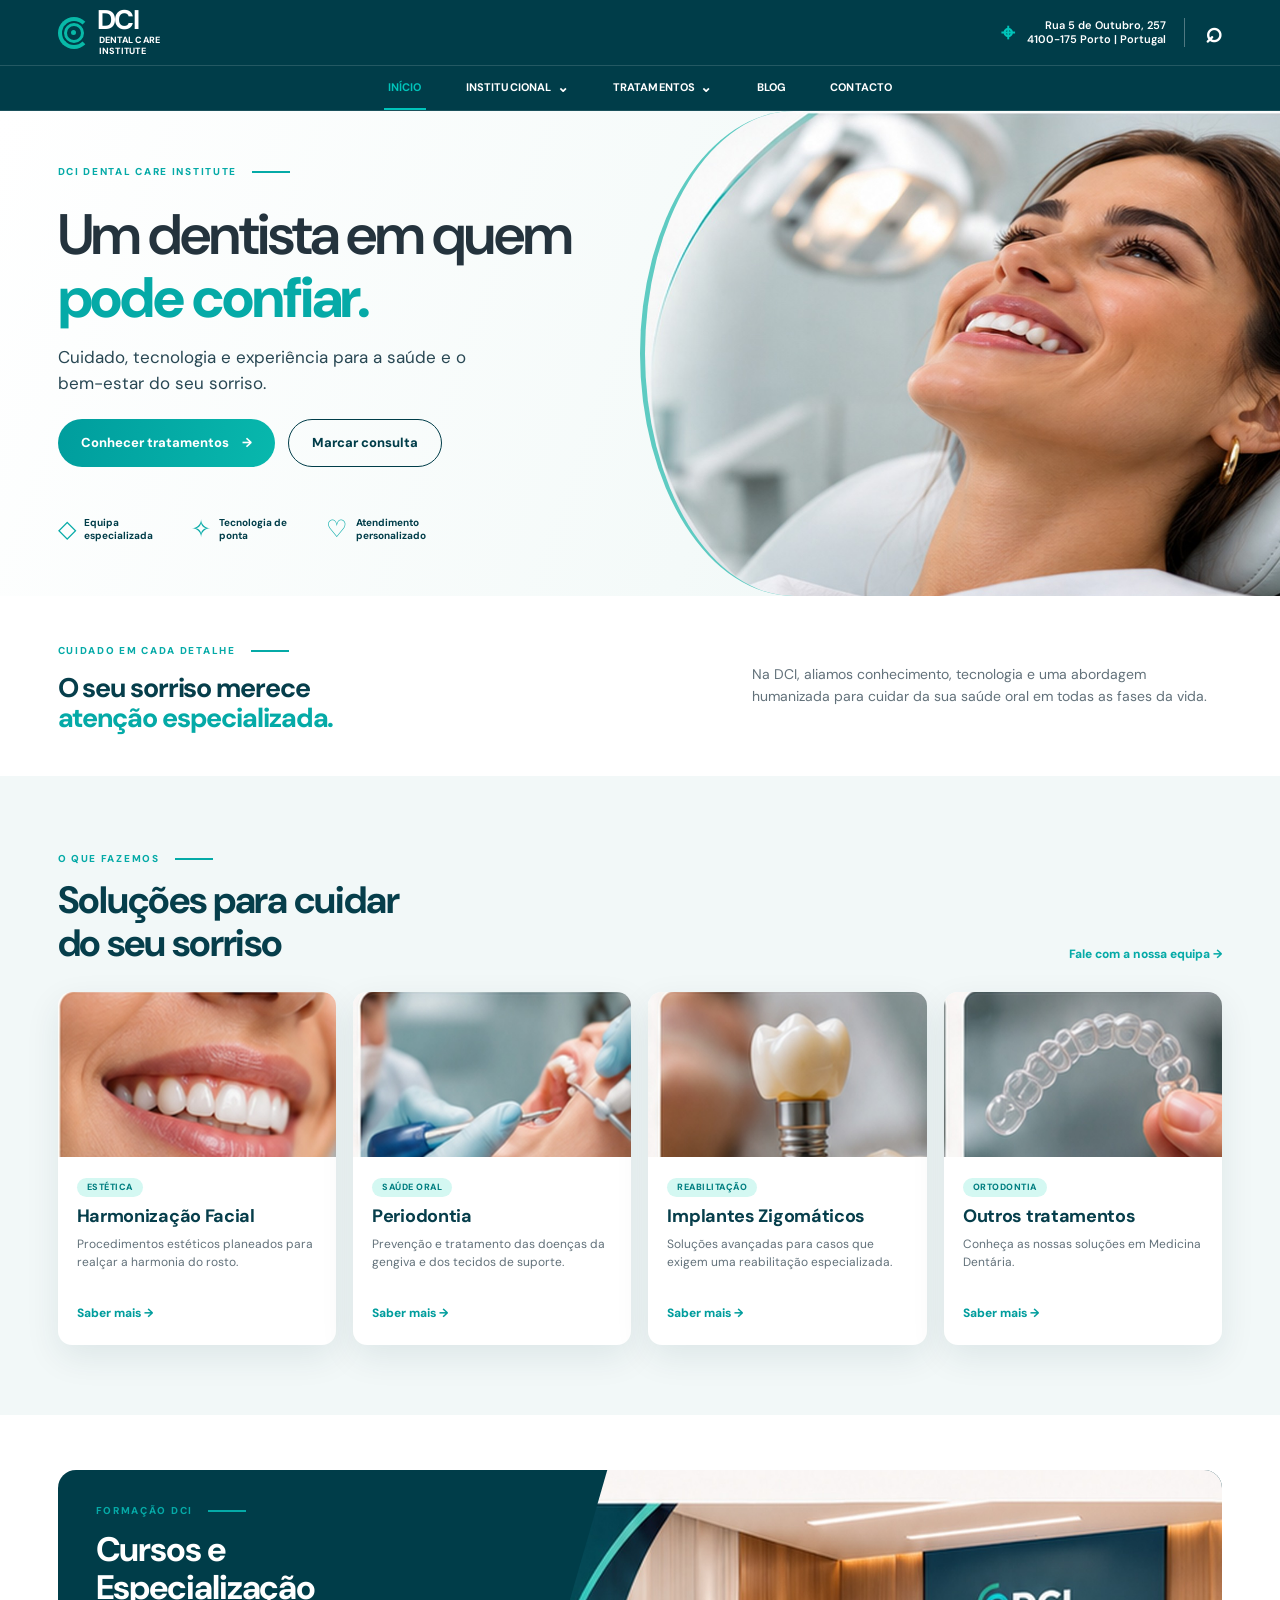
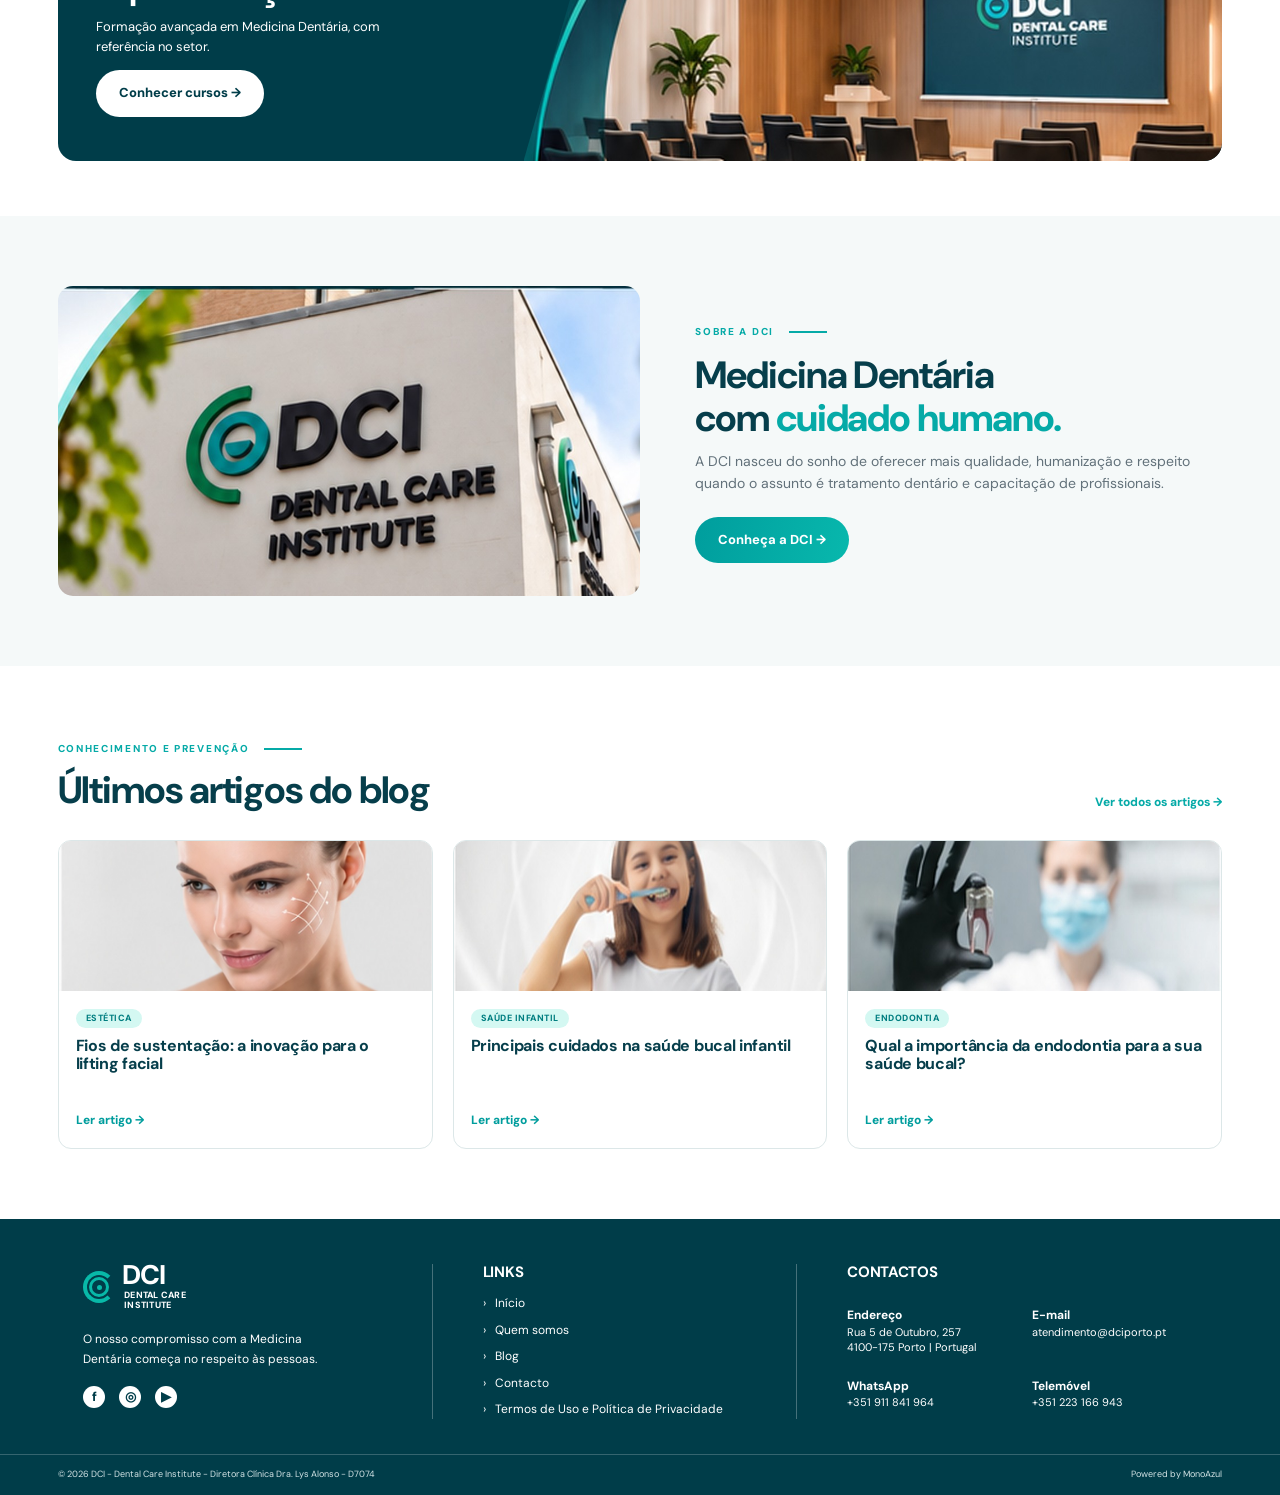
==== index.html @ 417229de "Add files via upload" ====
<!doctype html>
<html lang="pt-PT"><head>
<meta charset="utf-8"><meta name="viewport" content="width=device-width,initial-scale=1">
<meta name="description" content="DCI Dental Care Institute. Cuidado, tecnologia e experiência para a saúde e o bem-estar do seu sorriso.">
<title>DCI Dental Care Institute | Início</title><link rel="preconnect" href="https://fonts.googleapis.com"><link rel="preconnect" href="https://fonts.gstatic.com" crossorigin><link href="https://fonts.googleapis.com/css2?family=DM+Sans:wght@400;500;600;700;800&display=swap" rel="stylesheet"><link rel="stylesheet" href="css/styles.css"></head>
<body class="page-home">
<header class="site-header">
  <div class="topbar wrap">
    <a class="brand" href="index.html" aria-label="DCI Dental Care Institute">
      <span class="brand-symbol"><i></i></span><span class="brand-word">DCI<small>DENTAL CARE<br>INSTITUTE</small></span>
    </a>
    <div class="header-meta"><span class="pin">⌖</span><span>Rua 5 de Outubro, 257<br>4100-175 Porto | Portugal</span><span class="search-mark">⌕</span></div>
  </div>
  <div class="nav-row">
    <div class="wrap nav-wrap">
      <button class="menu-toggle" aria-label="Abrir menu" aria-expanded="false">☰</button>
      <nav class="main-nav" aria-label="Navegação principal">
        <a href="index.html" data-page="home">Início</a>
        <div class="nav-dropdown">
          <a href="quem-somos.html" data-page="about">Institucional <span class="chevron">⌄</span></a>
          <div class="dropdown-menu"><a href="quem-somos.html">Quem somos</a><a href="infraestrutura.html" data-page="infrastructure">Infraestrutura</a></div>
        </div>
        <a href="index.html#tratamentos">Tratamentos <span class="chevron">⌄</span></a>
        <a href="blog.html" data-page="blog">Blog</a>
        <a href="contacto.html" data-page="contact">Contacto</a>
      </nav>
    </div>
  </div>
</header>

<main>
<section class="home-hero">
 <div class="wrap hero-inner">
  <div class="hero-copy"><span class="eyebrow">DCI DENTAL CARE INSTITUTE</span><h1>Um dentista em quem<br><strong>pode confiar.</strong></h1><p>Cuidado, tecnologia e experiência para a saúde e o bem-estar do seu sorriso.</p><div class="hero-actions"><a class="btn" href="#tratamentos">Conhecer tratamentos <span>→</span></a><a class="btn btn-ghost" href="contacto.html">Marcar consulta</a></div>
  <div class="trust-points"><span>◇ <b>Equipa especializada</b></span><span>✧ <b>Tecnologia de ponta</b></span><span>♡ <b>Atendimento personalizado</b></span></div></div>
 </div><div class="hero-image" role="img" aria-label="Paciente sorridente numa clínica dentária"></div>
</section>
<section class="intro-strip wrap"><div><span class="eyebrow">CUIDADO EM CADA DETALHE</span><h2>O seu sorriso merece<br><strong>atenção especializada.</strong></h2></div><p>Na DCI, aliamos conhecimento, tecnologia e uma abordagem humanizada para cuidar da sua saúde oral em todas as fases da vida.</p></section>
<section class="treatments-section section" id="tratamentos"><div class="wrap"><div class="section-title"><div><span class="eyebrow">O QUE FAZEMOS</span><h2>Soluções para cuidar<br>do seu sorriso</h2></div><a class="text-link" href="contacto.html">Fale com a nossa equipa →</a></div>
<div class="service-grid">
 <article class="service-card"><img src="assets/service-harmonizacao.jpg" alt="Harmonização facial"><div><span class="card-kicker">ESTÉTICA</span><h3>Harmonização Facial</h3><p>Procedimentos estéticos planeados para realçar a harmonia do rosto.</p><a href="contacto.html">Saber mais →</a></div></article>
 <article class="service-card"><img src="assets/service-periodontia.jpg" alt="Tratamento de periodontia"><div><span class="card-kicker">SAÚDE ORAL</span><h3>Periodontia</h3><p>Prevenção e tratamento das doenças da gengiva e dos tecidos de suporte.</p><a href="contacto.html">Saber mais →</a></div></article>
 <article class="service-card"><img src="assets/service-implantes.jpg" alt="Implante dentário"><div><span class="card-kicker">REABILITAÇÃO</span><h3>Implantes Zigomáticos</h3><p>Soluções avançadas para casos que exigem uma reabilitação especializada.</p><a href="contacto.html">Saber mais →</a></div></article>
 <article class="service-card"><img src="assets/service-aligners.jpg" alt="Alinhador dentário"><div><span class="card-kicker">ORTODONTIA</span><h3>Outros tratamentos</h3><p>Conheça as nossas soluções em Medicina Dentária.</p><a href="contacto.html">Saber mais →</a></div></article>
</div></div></section>
<section class="course-promo wrap"><div class="course-copy"><span class="eyebrow">FORMAÇÃO DCI</span><h2>Cursos e<br>Especialização</h2><p>Formação avançada em Medicina Dentária, com referência no setor.</p><a class="btn btn-light" href="contacto.html">Conhecer cursos →</a></div><img src="assets/course-room.jpg" alt="Sala de formação DCI"></section>
<section class="home-about section"><div class="wrap about-teaser"><img src="assets/clinic-facade.jpg" alt="Fachada do DCI Dental Care Institute"><div><span class="eyebrow">SOBRE A DCI</span><h2>Medicina Dentária<br>com <strong>cuidado humano.</strong></h2><p>A DCI nasceu do sonho de oferecer mais qualidade, humanização e respeito quando o assunto é tratamento dentário e capacitação de profissionais.</p><a class="btn" href="quem-somos.html">Conheça a DCI →</a></div></div></section>
<section class="latest-blog section"><div class="wrap"><div class="section-title"><div><span class="eyebrow">CONHECIMENTO E PREVENÇÃO</span><h2>Últimos artigos do blog</h2></div><a class="text-link" href="blog.html">Ver todos os artigos →</a></div><div class="mini-blog-grid">
 <article><img src="assets/blog-feature.jpg" alt="Fios de sustentação"><span class="card-kicker">ESTÉTICA</span><h3>Fios de sustentação: a inovação para o lifting facial</h3><a href="blog.html">Ler artigo →</a></article>
 <article><img src="assets/blog-child.jpg" alt="Saúde oral infantil"><span class="card-kicker">SAÚDE INFANTIL</span><h3>Principais cuidados na saúde bucal infantil</h3><a href="blog.html">Ler artigo →</a></article>
 <article><img src="assets/blog-endodontics.jpg" alt="Endodontia"><span class="card-kicker">ENDODONTIA</span><h3>Qual a importância da endodontia para a sua saúde bucal?</h3><a href="blog.html">Ler artigo →</a></article>
</div></div></section>
</main>
<footer class="footer">
  <div class="wrap footer-main">
    <div class="footer-about">
      <a class="brand brand-footer" href="index.html"><span class="brand-symbol"><i></i></span><span class="brand-word">DCI<small>DENTAL CARE<br>INSTITUTE</small></span></a>
      <p>O nosso compromisso com a Medicina<br>Dentária começa no respeito às pessoas.</p>
      <div class="socials"><a href="#" aria-label="Facebook">f</a><a href="#" aria-label="Instagram">◎</a><a href="#" aria-label="YouTube">▶</a></div>
    </div>
    <div class="footer-links"><h3>Links</h3><a href="index.html">› &nbsp; Início</a><a href="quem-somos.html">› &nbsp; Quem somos</a><a href="blog.html">› &nbsp; Blog</a><a href="contacto.html">› &nbsp; Contacto</a><a href="#">› &nbsp; Termos de Uso e Política de Privacidade</a></div>
    <div class="footer-contact">
      <h3>Contactos</h3>
      <p><b>Endereço</b><br>Rua 5 de Outubro, 257<br>4100-175 Porto | Portugal</p>
      <p><b>E-mail</b><br><a href="mailto:atendimento@dciporto.pt">atendimento@dciporto.pt</a></p>
      <p><b>WhatsApp</b><br><a href="https://wa.me/351911841964">+351 911 841 964</a></p>
      <p><b>Telemóvel</b><br><a href="tel:+351223166943">+351 223 166 943</a></p>
    </div>
  </div>
  <div class="footer-bottom"><div class="wrap"><span>© 2026 DCI - Dental Care Institute - Diretora Clínica Dra. Lys Alonso - D7074</span><span>Powered by MonoAzul</span></div></div>
</footer>
<script src="js/main.js"></script></body></html>
---- css/styles.css ----
/* DCI Dental Care Institute — estilos partilhados */
:root{--navy:#003d49;--navy2:#063e4b;--teal:#05aaa7;--teal2:#00c4ba;--mint:#c9f5ef;--ink:#1c303b;--muted:#62717a;--pale:#f1f8f8;--line:#dce7e8;--white:#fff;--shadow:0 12px 35px rgba(3,52,63,.09)}
*{box-sizing:border-box}
html{scroll-behavior:smooth}
body{margin:0;background:#fff;color:var(--ink);font-family:"DM Sans",Arial,sans-serif;font-size:15px;line-height:1.55;-webkit-font-smoothing:antialiased}
img{display:block;max-width:100%}
a{color:inherit;text-decoration:none}
button,input,textarea,select{font:inherit}
.wrap{width:min(1180px,91%);margin-inline:auto}
.site-header{position:relative;z-index:10;background:var(--navy);color:#fff}
.topbar{height:65px;display:flex;align-items:center;justify-content:space-between}
.brand{display:inline-flex;align-items:center;gap:7px;color:#fff;min-width:150px}
.brand-symbol{width:32px;height:32px;border:4px solid #08b9a8;border-right-color:transparent;border-radius:50%;display:inline-flex;align-items:center;justify-content:center;position:relative;flex:none}
.brand-symbol:before{content:"";width:14px;height:14px;border:3px solid #08b9a8;border-radius:50%}
.brand-symbol i{position:absolute;width:5px;height:5px;border-radius:50%;background:#08b9a8}
.brand-word{font-size:27px;line-height:.82;font-weight:800;letter-spacing:-1.2px}
.brand-word small{display:block;font-size:9px;letter-spacing:.25px;line-height:1.12;margin:4px 0 0 2px}
.header-meta{display:flex;align-items:center;gap:12px;text-align:right;font-size:11px;line-height:1.25;font-weight:600}
.pin{font-size:24px;color:var(--teal2)}
.search-mark{font-size:29px;border-left:1px solid #ffffff50;padding-left:20px;margin-left:6px;line-height:1}
.nav-row{border-top:1px solid #ffffff24;border-bottom:1px solid #ffffff1a}
.nav-wrap{height:44px;display:flex;align-items:center;justify-content:center}
.main-nav{display:flex;align-items:center;justify-content:center;gap:36px;height:100%}
.main-nav a{height:100%;display:flex;align-items:center;gap:5px;padding:0 4px;color:#fff;font-size:11px;font-weight:700;text-transform:uppercase;letter-spacing:.15px;position:relative}
.main-nav a:hover,.main-nav a.active{color:var(--teal2)}
.main-nav a.active:after{content:"";position:absolute;left:0;right:0;bottom:0;height:2px;background:var(--teal2)}
.chevron{font-size:14px}
.menu-toggle{display:none;border:0;background:none;color:#fff;font-size:25px}
.eyebrow{display:inline-flex;align-items:center;gap:15px;color:var(--teal);font-size:10px;line-height:1.2;font-weight:800;letter-spacing:1.7px;text-transform:uppercase}
.eyebrow:after{content:"";height:2px;width:38px;background:var(--teal)}
h1,h2,h3,p{margin-top:0}
h1,h2,h3{color:var(--navy2);line-height:1.12}
h1{font-size:clamp(38px,5vw,60px);letter-spacing:-2.1px}
h2{font-size:clamp(27px,3vw,38px);letter-spacing:-1.1px}
h3{font-size:20px;letter-spacing:-.3px}
strong{color:var(--teal);font-weight:800}
.btn{display:inline-flex;align-items:center;justify-content:center;gap:13px;border:0;border-radius:28px;padding:13px 23px;background:linear-gradient(105deg,#009d9d,#08b8ad);color:#fff;font-size:13px;font-weight:800;cursor:pointer;transition:.2s}
.btn:hover{transform:translateY(-2px);box-shadow:0 8px 18px #00a8a344}
.btn-ghost{background:transparent;border:1px solid var(--navy);color:var(--navy)}
.btn-ghost:hover{background:var(--navy);color:#fff}
.btn-light{background:#fff;color:var(--navy)}
.text-link{font-size:12px;font-weight:800;color:var(--teal)}
.section{padding:70px 0}
.section-title{display:flex;justify-content:space-between;align-items:end;gap:25px;margin-bottom:28px}
.section-title h2{margin:10px 0 0}
.card-kicker,.tag{display:inline-block;color:#007e80;background:#d4f8f2;border-radius:20px;padding:4px 10px;font-size:9px;line-height:1.2;font-weight:800;letter-spacing:.5px}
.footer{background:var(--navy);color:#fff}
.footer-main{display:grid;grid-template-columns:1fr .9fr 1fr;gap:50px;padding:45px 2% 35px}
.footer-about,.footer-links{border-right:1px solid #ffffff45}
.brand-footer{margin-bottom:20px}
.footer-about p{font-size:12px;line-height:1.6;margin-bottom:17px}
.socials{display:flex;gap:14px}
.socials a{width:22px;height:22px;border-radius:50%;display:grid;place-items:center;background:#fff;color:var(--navy);font-weight:800;font-size:13px}
.footer-links{display:flex;flex-direction:column;gap:8px}
.footer-links h3,.footer-contact h3{font-size:15px;color:#fff;margin:0 0 5px;text-transform:uppercase}
.footer-links a{font-size:12px;color:#fff}
.footer-links a:hover,.footer-contact a:hover{color:var(--teal2)}
.footer-contact{display:grid;grid-template-columns:1fr 1fr;gap:13px 20px}
.footer-contact h3{grid-column:1/-1}
.footer-contact p{font-size:11px;line-height:1.45;margin:0}
.footer-contact b{font-size:12px}
.footer-bottom{border-top:1px solid #ffffff35}
.footer-bottom .wrap{display:flex;justify-content:space-between;gap:20px;padding:13px 0;font-size:9px;color:#d2e3e5}

/* HOME */
.home-hero{min-height:485px;position:relative;overflow:hidden;background:linear-gradient(110deg,#fff 0%,#f4faf9 58%,#eaf4f4 100%)}
.hero-inner{position:relative;z-index:2;min-height:485px;display:flex;align-items:center}
.hero-copy{width:52%;padding:45px 0}
.hero-copy h1{margin:20px 0 15px;color:#24333d;font-size:clamp(40px,5vw,57px);font-weight:600}
.hero-copy h1 strong{color:var(--teal)}
.hero-copy>p{max-width:430px;font-size:17px;color:#284753;line-height:1.5;margin-bottom:23px}
.hero-actions{display:flex;gap:13px;flex-wrap:wrap}
.trust-points{display:flex;gap:22px;margin-top:43px;flex-wrap:wrap}
.trust-points span{display:flex;align-items:center;gap:8px;color:var(--teal);font-size:24px}
.trust-points b{font-size:10px;line-height:1.3;color:var(--navy);max-width:85px}
.hero-image{position:absolute;right:0;top:0;width:50%;height:100%;background:url("../assets/home-hero.jpg") center 38%/cover no-repeat;border-left:5px solid #5ecbc2;border-radius:48% 0 0 48%/100% 0 0 100%}
.intro-strip{display:flex;align-items:center;justify-content:space-between;gap:50px;padding:42px 0}
.intro-strip h2{font-size:27px;margin:12px 0 0}
.intro-strip>p{max-width:470px;color:var(--muted);font-size:14px;margin:0}
.treatments-section{background:#f2f8f8}
.service-grid{display:grid;grid-template-columns:repeat(4,1fr);gap:17px}
.service-card{background:#fff;border-radius:14px;overflow:hidden;box-shadow:var(--shadow)}
.service-card img{width:100%;height:165px;object-fit:cover}
.service-card>div{padding:17px 19px 20px}
.service-card h3{font-size:18px;margin:9px 0}
.service-card p{font-size:12px;color:var(--muted);line-height:1.5;min-height:54px;margin-bottom:12px}
.service-card a,.mini-blog-grid a{font-size:12px;font-weight:800;color:#009d9d}
.course-promo{margin:55px auto;min-height:230px;border-radius:18px;overflow:hidden;background:var(--navy);display:grid;grid-template-columns:40% 60%;color:#fff}
.course-copy{padding:28px 38px}
.course-copy h2{color:#fff;font-size:34px;margin:10px 0}
.course-copy p{font-size:13px;max-width:300px}
.course-promo img{width:100%;height:100%;min-height:230px;object-fit:cover;clip-path:polygon(12% 0,100% 0,100% 100%,0 100%)}
.home-about{background:#f5f9f9}
.about-teaser{display:grid;grid-template-columns:1.05fr .95fr;gap:55px;align-items:center}
.about-teaser img{width:100%;height:310px;object-fit:cover;border-radius:15px}
.about-teaser h2{margin:12px 0}
.about-teaser p{color:var(--muted);font-size:14px;max-width:500px;margin-bottom:22px}
.mini-blog-grid{display:grid;grid-template-columns:repeat(3,1fr);gap:20px}
.mini-blog-grid article{border:1px solid var(--line);border-radius:13px;padding:0 0 17px;overflow:hidden}
.mini-blog-grid img{width:100%;height:150px;object-fit:cover;margin-bottom:14px}
.mini-blog-grid .card-kicker,.mini-blog-grid h3,.mini-blog-grid a{margin-left:17px;margin-right:17px}
.mini-blog-grid h3{font-size:16px;margin-top:9px;min-height:55px}
.mini-blog-grid a{display:inline-block}

/* ABOUT */
.page-hero{background:linear-gradient(105deg,#f1f9f9,#fff);overflow:hidden}
.page-hero-inner{min-height:280px;display:grid;grid-template-columns:45% 55%;align-items:center}
.page-hero-inner>div{padding:35px 0}
.page-hero h1{margin:15px 0 8px;font-size:58px}
.page-hero p{font-size:17px;color:#38525d;margin:0}
.page-hero img{width:100%;height:280px;object-fit:cover;border-radius:180px 0 0 180px;border-left:5px solid var(--teal)}
.about-content{padding-top:55px}
.about-columns{display:grid;grid-template-columns:1.05fr .95fr;gap:55px}
.story-copy h2{font-size:30px;margin:12px 0 20px}
.story-copy p{font-size:14px;color:#53646c;line-height:1.7}
.purpose-stack{display:flex;flex-direction:column;gap:18px;padding-top:30px}
.purpose-card{display:flex;align-items:center;gap:22px;padding:25px;border-radius:15px;background:#f0f8f8}
.purpose-icon{width:62px;height:62px;flex:none;border-radius:15px;background:#fff;display:grid;place-items:center;color:var(--teal);font-size:38px}
.purpose-card h3{font-size:23px;margin:0 0 7px}
.purpose-card p{font-size:12px;line-height:1.5;color:#52636a;margin:0}
.values-block{padding:55px 0 42px}
.values-block h2{font-size:29px;margin:10px 0 25px}
.values-grid{display:grid;grid-template-columns:repeat(8,1fr);border-top:1px solid var(--line);border-bottom:1px solid var(--line)}
.values-grid>div{display:flex;flex-direction:column;align-items:center;justify-content:center;gap:8px;text-align:center;padding:20px 8px;border-right:1px solid var(--line)}
.values-grid>div:last-child{border:0}
.values-grid span{font-size:32px;color:var(--teal);line-height:1}
.values-grid b{font-size:10px;color:var(--navy)}
.about-banner{display:grid;grid-template-columns:48% 52%;min-height:205px;border-radius:16px;overflow:hidden;background:var(--navy);color:#fff}
.about-banner>div{padding:28px 35px}
.about-banner h2{font-size:29px;color:#fff;margin:0 0 15px}
.about-banner img{width:100%;height:100%;min-height:205px;object-fit:cover;clip-path:polygon(15% 0,100% 0,100% 100%,0 100%)}

/* CONTACT */
.contact-hero{background:linear-gradient(110deg,#f0f8f8,#fff 60%,#eff8f8);padding:55px 0 60px;position:relative;overflow:hidden}
.contact-layout{display:grid;grid-template-columns:.75fr 1.25fr;gap:55px;align-items:center}
.contact-intro h1{font-size:57px;margin:17px 0 13px;color:#20343e}
.contact-intro h1 strong{color:var(--teal)}
.contact-intro>p{max-width:350px;font-size:16px;color:#52646b;font-style:italic}
.contact-promises{display:grid;gap:14px;margin-top:30px}
.contact-promises>div{display:flex;align-items:center;gap:15px;font-size:13px;color:var(--navy)}
.contact-promises span{width:48px;height:48px;border-radius:13px;background:#fff;box-shadow:var(--shadow);display:grid;place-items:center;font-size:24px;color:var(--teal)}
.contact-form{background:#fff;border-radius:18px;padding:30px 32px;box-shadow:var(--shadow)}
.form-heading h2{font-size:27px;margin:10px 0 5px}
.form-heading p{font-size:12px;color:var(--muted);margin-bottom:20px}
.form-grid{display:grid;grid-template-columns:1fr 1fr;gap:15px 18px}
.form-grid label{display:flex;flex-direction:column;gap:6px;font-size:11px;font-weight:700;color:var(--navy)}
.form-grid .full{grid-column:1/-1}
.form-grid input,.form-grid select,.form-grid textarea{width:100%;border:1px solid #cbdadd;border-radius:9px;padding:12px 13px;background:#fff;color:var(--ink);font-size:12px;outline:none;transition:.2s}
.form-grid input:focus,.form-grid select:focus,.form-grid textarea:focus{border-color:var(--teal);box-shadow:0 0 0 3px #00aaa71a}
.form-grid textarea{resize:vertical;min-height:105px}
.form-submit{width:100%;margin-top:17px}
.privacy-note{text-align:center;color:#60717a;font-size:10px;margin:12px 0 0}
.form-feedback{text-align:center;color:#007f79;font-size:12px;margin:8px 0 0}
.contact-details{padding:38px 0;background:#fff}
.details-grid{display:grid;grid-template-columns:1fr 1fr;gap:25px}
.info-panel{padding:25px;border-radius:15px;background:#f3f8f8}
.panel-heading{display:flex;align-items:center;gap:14px;margin-bottom:22px}
.panel-heading>span{width:43px;height:43px;border-radius:12px;background:var(--teal);color:#fff;display:grid;place-items:center;font-size:23px}
.panel-heading h2{font-size:21px;margin:0}
.hours-table{width:100%;border-collapse:collapse;font-size:12px}
.hours-table th,.hours-table td{padding:11px 12px;text-align:left;border-bottom:1px solid #dce7e8}
.hours-table th{color:var(--navy);font-weight:800}
.hours-table tr:nth-child(even){background:#eaf2f2}
.contact-list{display:grid;gap:11px}
.contact-list p{display:flex;justify-content:space-between;gap:12px;font-size:11px;margin:0}
.contact-list b{color:var(--navy);white-space:nowrap}
.contact-list span,.contact-list a{color:#536770;text-align:right}
.map-section{height:270px}
.map-section iframe{width:100%;height:100%;border:0;display:block}

/* BLOG */
.blog-hero{position:relative;min-height:230px;background:linear-gradient(100deg,#f6fbfb,#fff);overflow:hidden;display:flex;align-items:center}
.blog-hero .wrap{position:relative;z-index:2;padding:30px 0}
.blog-hero h1{font-size:36px;margin:12px 0 8px}
.blog-hero p{font-size:14px;color:#52656c;margin:0}
.blog-hero-photo{position:absolute;right:0;top:0;width:48%;height:100%;background:url("../assets/clinic-chair.jpg") center/cover no-repeat;border-left:5px solid var(--teal);border-radius:50% 0 0 50%/100% 0 0 100%}
.blog-content{padding:35px 0 60px}
.featured-article{display:grid;grid-template-columns:46% 54%;align-items:center;background:#fff;border:1px solid #edf1f1;border-radius:17px;overflow:hidden;box-shadow:var(--shadow);margin-bottom:40px}
.featured-article>img{width:100%;height:245px;object-fit:cover}
.featured-article>div{padding:25px 35px}
.featured-article h2{font-size:27px;margin:12px 0}
.featured-article p{font-size:13px;color:var(--muted);max-width:530px}
.featured-article .btn{padding:10px 20px;font-size:12px}
.blog-toolbar{display:flex;align-items:end;justify-content:space-between;gap:25px;margin-bottom:18px}
.blog-toolbar h2{font-size:28px;margin:9px 0 0}
.blog-search{position:relative;width:min(330px,100%)}
.blog-search input{width:100%;border:1px solid var(--line);border-radius:25px;background:#f8fbfb;padding:11px 42px 11px 17px;font-size:12px;outline:none}
.blog-search span{position:absolute;right:16px;top:6px;font-size:23px;color:var(--teal)}
.category-filter{display:flex;flex-wrap:wrap;gap:9px;margin-bottom:25px}
.filter-btn{border:1px solid #9bdad5;border-radius:25px;padding:8px 16px;background:#fff;color:var(--navy);font-size:11px;font-weight:700;cursor:pointer}
.filter-btn:hover,.filter-btn.active{background:var(--navy);border-color:var(--navy);color:#fff}
.blog-grid{display:grid;grid-template-columns:repeat(3,1fr);gap:20px}
.blog-card{border:1px solid #e9eeee;border-radius:14px;overflow:hidden;background:#fff;box-shadow:0 5px 17px rgba(0,50,60,.07);transition:.2s}
.blog-card:hover{transform:translateY(-3px);box-shadow:var(--shadow)}
.blog-card>img{width:100%;height:165px;object-fit:cover}
.blog-card-body{padding:13px 17px 18px}
.blog-card h3{font-size:16px;margin:8px 0;min-height:53px}
.blog-card p{font-size:11px;color:var(--muted);line-height:1.5;min-height:49px;margin-bottom:10px}
.blog-card a{font-size:11px;font-weight:800;color:#008f8e}
.blog-card a b{font-size:17px;margin-left:5px}
.no-results{padding:25px;text-align:center;color:var(--muted)}
.pagination{display:flex;align-items:center;justify-content:center;gap:8px;margin:30px 0}
.pagination button{width:32px;height:32px;border:0;border-radius:50%;background:#f0f4f4;color:var(--navy);font-weight:700;cursor:pointer}
.pagination button.current{background:var(--navy);color:#fff}
.pagination button:disabled{opacity:.4;cursor:default}
.newsletter{display:grid;grid-template-columns:auto 1fr 1.1fr;align-items:center;gap:18px;padding:20px 25px;border-radius:16px;background:linear-gradient(100deg,#00606a,#009f9a);color:#fff}
.newsletter-icon{width:48px;height:48px;border:2px solid #3ce1d3;border-radius:12px;display:grid;place-items:center;font-size:26px}
.newsletter h2{font-size:19px;color:#fff;margin:0 0 4px}
.newsletter p{font-size:11px;margin:0}
.newsletter form{display:flex;background:#fff;border-radius:9px;padding:4px}
.newsletter input{min-width:0;flex:1;border:0;outline:none;padding:8px 10px;font-size:11px}
.newsletter button{border:0;border-radius:7px;padding:8px 14px;background:var(--teal);color:#fff;font-size:11px;font-weight:800;cursor:pointer}
.newsletter-feedback{grid-column:2/-1;color:#fff!important}

/* RESPONSIVE */
@media(max-width:950px){
 .main-nav{gap:22px}.hero-copy{width:56%}.hero-image{width:48%}
 .service-grid{grid-template-columns:repeat(2,1fr)}
 .values-grid{grid-template-columns:repeat(4,1fr)}.values-grid>div:nth-child(4){border-right:0}
 .contact-layout{gap:28px}.contact-intro h1{font-size:48px}
 .footer-main{gap:25px}
}
@media(max-width:680px){
 .wrap{width:90%}
 .topbar{height:62px}.brand-word{font-size:24px}.header-meta{font-size:9px}.header-meta .pin{font-size:20px}.search-mark{font-size:24px;padding-left:10px}
 .nav-wrap{height:43px;justify-content:flex-end;position:relative}.menu-toggle{display:block}
 .main-nav{display:none;position:absolute;top:43px;left:-5.5%;right:-5.5%;height:auto;background:var(--navy);padding:8px 5% 15px;align-items:stretch;flex-direction:column;gap:0;box-shadow:0 12px 18px #001d2455}
 .main-nav.open{display:flex}.main-nav a{height:auto;padding:13px 3px;border-bottom:1px solid #ffffff24}.main-nav a.active:after{display:none}
 .section{padding:48px 0}.section-title{align-items:start;flex-direction:column;gap:12px}
 .home-hero{padding-bottom:0}.hero-inner{min-height:0}.hero-copy{width:100%;padding:42px 0 28px}.hero-copy h1{font-size:40px}.hero-copy>p{font-size:15px;max-width:100%}
 .hero-image{position:relative;width:100%;height:250px;border:0;border-top:4px solid #5ecbc2;border-radius:0;background-position:center 35%}
 .trust-points{gap:12px;margin-top:28px}.trust-points span{font-size:19px}.trust-points b{font-size:9px;max-width:72px}
 .intro-strip{display:block;padding:30px 0}.intro-strip>p{margin-top:17px}
 .service-grid{grid-template-columns:1fr 1fr;gap:12px}.service-card img{height:130px}.service-card>div{padding:13px}.service-card h3{font-size:16px}.service-card p{font-size:11px;min-height:68px}
 .course-promo{grid-template-columns:1fr;margin:35px auto}.course-copy{padding:25px}.course-promo img{min-height:165px;height:165px;clip-path:none}
 .about-teaser{grid-template-columns:1fr;gap:25px}.about-teaser img{height:220px}.mini-blog-grid{grid-template-columns:1fr}.mini-blog-grid article{display:grid;grid-template-columns:38% 1fr;grid-template-rows:auto auto auto;column-gap:12px;padding:0 12px 12px 0}.mini-blog-grid img{grid-row:1/4;height:100%;min-height:150px;margin:0}.mini-blog-grid .card-kicker{align-self:end;margin:12px 0 0}.mini-blog-grid h3{min-height:0;margin:7px 0;font-size:14px}.mini-blog-grid a{margin:0}
 .page-hero-inner{grid-template-columns:1fr;min-height:0}.page-hero-inner>div{padding:35px 0 25px}.page-hero h1{font-size:43px}.page-hero p{font-size:14px}.page-hero img{height:190px;border-radius:0;border:0;border-top:4px solid var(--teal)}
 .about-columns{grid-template-columns:1fr;gap:15px}.purpose-stack{padding-top:0}.story-copy h2{font-size:27px}.story-copy p{font-size:13px}.purpose-card{padding:18px}.values-block{padding:35px 0 28px}.values-grid{grid-template-columns:repeat(2,1fr)}.values-grid>div:nth-child(even){border-right:0}.values-grid>div:nth-child(4){border-right:0}.about-banner{grid-template-columns:1fr}.about-banner>div{padding:24px}.about-banner h2{font-size:25px}.about-banner img{height:160px;min-height:160px;clip-path:none}
 .contact-hero{padding:35px 0}.contact-layout{grid-template-columns:1fr;gap:25px}.contact-intro h1{font-size:44px;margin:12px 0}.contact-intro>p{font-size:14px}.contact-promises{grid-template-columns:1fr 1fr;gap:10px}.contact-promises>div{font-size:11px}.contact-promises>div:last-child{grid-column:1/-1}.contact-promises span{width:40px;height:40px;font-size:20px}
 .contact-form{padding:22px 17px}.form-heading h2{font-size:23px}.form-grid{grid-template-columns:1fr;gap:12px}.form-grid .full{grid-column:auto}.details-grid{grid-template-columns:1fr}.info-panel{padding:18px}.contact-list p{font-size:10px}.map-section{height:230px}
 .blog-hero{min-height:0;padding:25px 0 0;display:block}.blog-hero .wrap{padding:0 0 24px}.blog-hero h1{font-size:30px}.blog-hero p{font-size:12px}.blog-hero-photo{position:relative;width:100%;height:150px;border:0;border-top:4px solid var(--teal);border-radius:0}
 .blog-content{padding:28px 0 40px}.featured-article{grid-template-columns:1fr}.featured-article>img{height:180px}.featured-article>div{padding:20px}.featured-article h2{font-size:22px}.blog-toolbar{align-items:stretch;flex-direction:column}.blog-toolbar h2{font-size:25px}.blog-search{width:100%}.category-filter{gap:7px}.filter-btn{padding:7px 11px;font-size:10px}.blog-grid{grid-template-columns:1fr 1fr;gap:12px}.blog-card>img{height:120px}.blog-card-body{padding:11px}.blog-card h3{font-size:13px;min-height:70px}.blog-card p{font-size:10px;min-height:65px}.newsletter{grid-template-columns:auto 1fr;padding:17px;gap:12px}.newsletter form{grid-column:1/-1}.newsletter-feedback{grid-column:1/-1}
 .footer-main{grid-template-columns:1fr 1fr;gap:25px 15px;padding:35px 0 25px}.footer-about,.footer-links{border:0}.footer-links{padding-left:10px}.footer-contact{grid-column:1/-1;border-top:1px solid #ffffff35;padding-top:20px}.footer-bottom .wrap{flex-direction:column;gap:6px;font-size:8px}
}
@media(max-width:390px){.header-meta{display:none}.service-grid,.blog-grid{grid-template-columns:1fr}.service-card img{height:175px}.blog-card>img{height:180px}.blog-card h3,.blog-card p{min-height:0}.contact-promises{grid-template-columns:1fr}}


/* Submenu institucional */
.nav-dropdown{height:100%;display:flex;align-items:center;position:relative}
.nav-dropdown>a{height:100%;display:flex;align-items:center;gap:5px;padding:0 4px;color:#fff;font-size:11px;font-weight:700;text-transform:uppercase;letter-spacing:.15px;position:relative}
.nav-dropdown:hover>a,.nav-dropdown:focus-within>a{color:var(--teal2)}
.dropdown-menu{display:none;position:absolute;top:100%;left:0;min-width:175px;padding:8px;background:#fff;border-radius:0 0 10px 10px;box-shadow:0 12px 25px #001d2440}
.dropdown-menu a{display:block;padding:10px 12px;color:var(--navy);font-size:12px;font-weight:700;border-radius:6px}
.dropdown-menu a:hover{background:#eaf8f6;color:#008c8b}
.nav-dropdown:hover .dropdown-menu,.nav-dropdown:focus-within .dropdown-menu{display:block}

/* INFRAESTRUTURA */
.infra-hero{background:linear-gradient(110deg,#f1f8f8 0%,#fff 57%,#edf7f6 100%);overflow:hidden}
.infra-hero-inner{min-height:380px;display:grid;grid-template-columns:1fr .92fr;align-items:center;gap:55px;padding-top:35px;padding-bottom:35px}
.infra-hero h1{font-size:clamp(39px,4.5vw,55px);margin:17px 0 14px;color:#1f333d}
.infra-hero h1 strong{color:var(--teal)}
.infra-hero-inner>div:first-child>p{font-size:15px;color:#52656c;max-width:490px;line-height:1.7;margin-bottom:22px}
.infra-hero-image{height:305px;position:relative}
.infra-hero-image img{width:100%;height:100%;object-fit:cover;border-radius:16px 90px 16px 16px;box-shadow:var(--shadow)}
.image-caption{position:absolute;bottom:14px;left:14px;background:#003d49dd;color:#fff;border-radius:20px;padding:7px 13px;font-size:10px;font-weight:700;letter-spacing:.4px}
.infra-intro{padding:52px 0 38px}
.infra-intro-grid{display:grid;grid-template-columns:.85fr 1.15fr;gap:60px;align-items:center}
.infra-intro h2{font-size:32px;margin:13px 0 0}
.infra-intro>div>h2 strong{color:var(--teal)}
.infra-intro-grid>p{font-size:14px;line-height:1.8;color:#596b72;margin:0;border-left:3px solid var(--teal);padding-left:25px}
.infra-gallery-section{background:#f2f8f8;padding:60px 0 65px}
.infra-gallery-section .section-title{align-items:end}
.gallery-controls{display:flex;gap:9px}
.gallery-controls button{width:42px;height:42px;border:1px solid #b9d9d8;border-radius:50%;background:#fff;color:var(--navy);font-size:20px;cursor:pointer;transition:.2s}
.gallery-controls button:hover{background:var(--navy);color:#fff}
.infra-carousel{overflow:hidden}
.infra-track{display:flex;gap:18px;transition:transform .45s ease;will-change:transform}
.infra-slide{margin:0;flex:0 0 calc((100% - 36px)/3);background:#fff;border-radius:14px;overflow:hidden;box-shadow:0 8px 22px #063e4b12}
.infra-slide img{width:100%;height:245px;object-fit:cover}
.infra-slide figcaption{padding:14px 17px 17px;display:flex;flex-direction:column;gap:3px}
.infra-slide figcaption b{font-size:15px;color:var(--navy)}
.infra-slide figcaption span{font-size:11px;color:var(--muted)}
.gallery-dots{display:flex;justify-content:center;gap:8px;margin-top:22px}
.gallery-dots button{width:8px;height:8px;border:0;border-radius:50%;background:#b9d1d1;padding:0;cursor:pointer}
.gallery-dots button.active{width:23px;border-radius:10px;background:var(--teal)}
.infra-features{padding:68px 0}
.section-heading-centered{text-align:center;max-width:650px;margin:0 auto 34px}
.section-heading-centered .eyebrow:before{content:"";height:2px;width:38px;background:var(--teal)}
.section-heading-centered h2{margin:13px 0 9px}
.section-heading-centered>p{font-size:13px;color:var(--muted);margin:0}
.infra-feature-grid{display:grid;grid-template-columns:repeat(4,1fr);gap:15px}
.infra-feature-grid article{padding:25px 21px;border:1px solid #e2eeee;border-radius:14px;background:#fff;box-shadow:0 7px 20px #003d490b}
.feature-icon{width:48px;height:48px;border-radius:13px;display:grid;place-items:center;background:#e1f8f4;color:#009e9b;font-size:27px;margin-bottom:18px}
.infra-feature-grid h3{font-size:17px;margin-bottom:8px}
.infra-feature-grid p{font-size:12px;line-height:1.65;color:var(--muted);margin:0}
.infra-team{background:#f5f9f9;padding:65px 0}
.infra-team-grid{display:grid;grid-template-columns:1fr 1fr;gap:60px;align-items:center}
.team-image{height:340px;position:relative}
.team-image img{width:100%;height:100%;object-fit:cover;border-radius:15px 90px 15px 15px}
.team-image span{position:absolute;bottom:14px;left:14px;right:14px;background:#003d49e8;color:#fff;padding:11px 14px;border-radius:8px;font-size:11px;font-weight:700}
.infra-team h2{font-size:34px;margin:13px 0}
.infra-team p{font-size:13px;line-height:1.7;color:#596b72}
.infra-team ul{list-style:none;padding:0;margin:20px 0 22px;display:grid;gap:11px}
.infra-team li{position:relative;padding-left:25px;font-size:12px;color:#314d56}
.infra-team li:before{content:"✓";position:absolute;left:0;top:0;width:17px;height:17px;border-radius:50%;background:#d9f5ef;color:#008c88;display:grid;place-items:center;font-size:11px;font-weight:800}
.infra-visit{background:var(--navy);color:#fff;padding:48px 0}
.infra-visit-inner{display:flex;align-items:center;justify-content:space-between;gap:35px}
.infra-visit h2{font-size:34px;color:#fff;margin:12px 0}
.infra-visit p{font-size:13px;color:#d3e5e6;max-width:420px;margin-bottom:17px}
.infra-visit .eyebrow{color:#70e4d9}
.visit-address{display:flex;align-items:center;gap:18px;padding:23px 27px;border:1px solid #ffffff40;border-radius:14px;min-width:330px}
.visit-address>span{font-size:36px;color:#54d9ce}
.visit-address b{font-size:14px}
.visit-address p{margin:5px 0 8px;font-size:12px}
.visit-address a{font-size:11px;color:#72e4db;font-weight:700}
@media(max-width:950px){
 .infra-hero-inner{gap:30px}.infra-slide{flex-basis:calc((100% - 18px)/2)}
 .infra-feature-grid{grid-template-columns:repeat(2,1fr)}
 .infra-team-grid{gap:30px}
}
@media(max-width:680px){
 .nav-dropdown{height:auto;display:block}
 .nav-dropdown>a{height:auto;padding:13px 3px;border-bottom:1px solid #ffffff24}
 .dropdown-menu{display:block;position:static;box-shadow:none;background:#003540;border-radius:0;padding:0 0 5px 13px}
 .dropdown-menu a{color:#d8eeee;padding:9px 10px;font-size:11px}
 .infra-hero-inner{grid-template-columns:1fr;gap:20px;padding-top:35px;padding-bottom:25px}
 .infra-hero h1{font-size:38px}.infra-hero-inner>div:first-child>p{font-size:13px}
 .infra-hero-image{height:230px}.infra-intro{padding:38px 0 30px}.infra-intro-grid{grid-template-columns:1fr;gap:16px}.infra-intro h2{font-size:27px}.infra-intro-grid>p{font-size:12px;padding-left:15px}
 .infra-gallery-section{padding:45px 0}.infra-slide{flex-basis:86%}.infra-slide img{height:220px}.gallery-controls button{width:37px;height:37px}
 .infra-features{padding:48px 0}.infra-feature-grid{grid-template-columns:1fr 1fr;gap:10px}.infra-feature-grid article{padding:18px 14px}.infra-feature-grid h3{font-size:14px}.infra-feature-grid p{font-size:11px}
 .infra-team{padding:45px 0}.infra-team-grid{grid-template-columns:1fr;gap:25px}.team-image{height:230px}.infra-team h2{font-size:29px}
 .infra-visit{padding:38px 0}.infra-visit-inner{align-items:flex-start;flex-direction:column}.infra-visit h2{font-size:29px}.visit-address{min-width:0;width:100%;padding:18px}
}
@media(max-width:390px){.infra-feature-grid{grid-template-columns:1fr}.infra-slide{flex-basis:100%}}
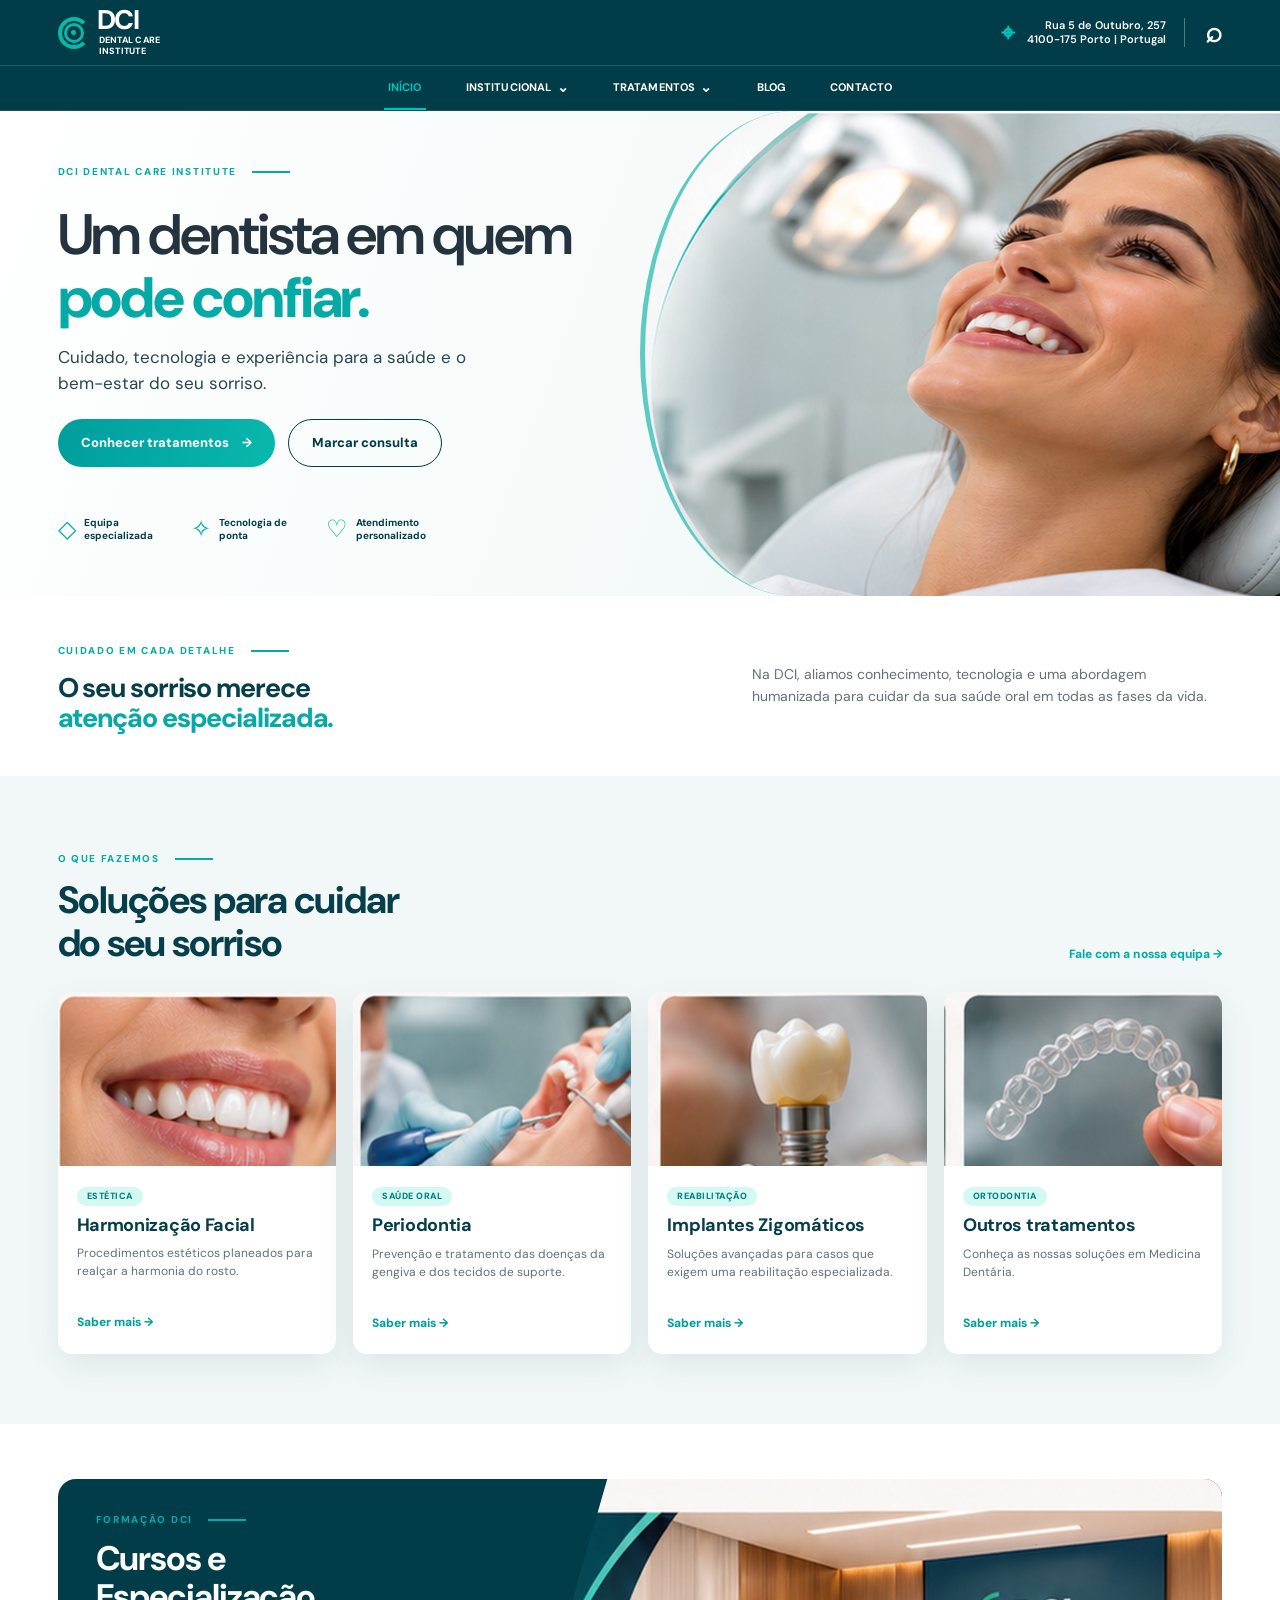
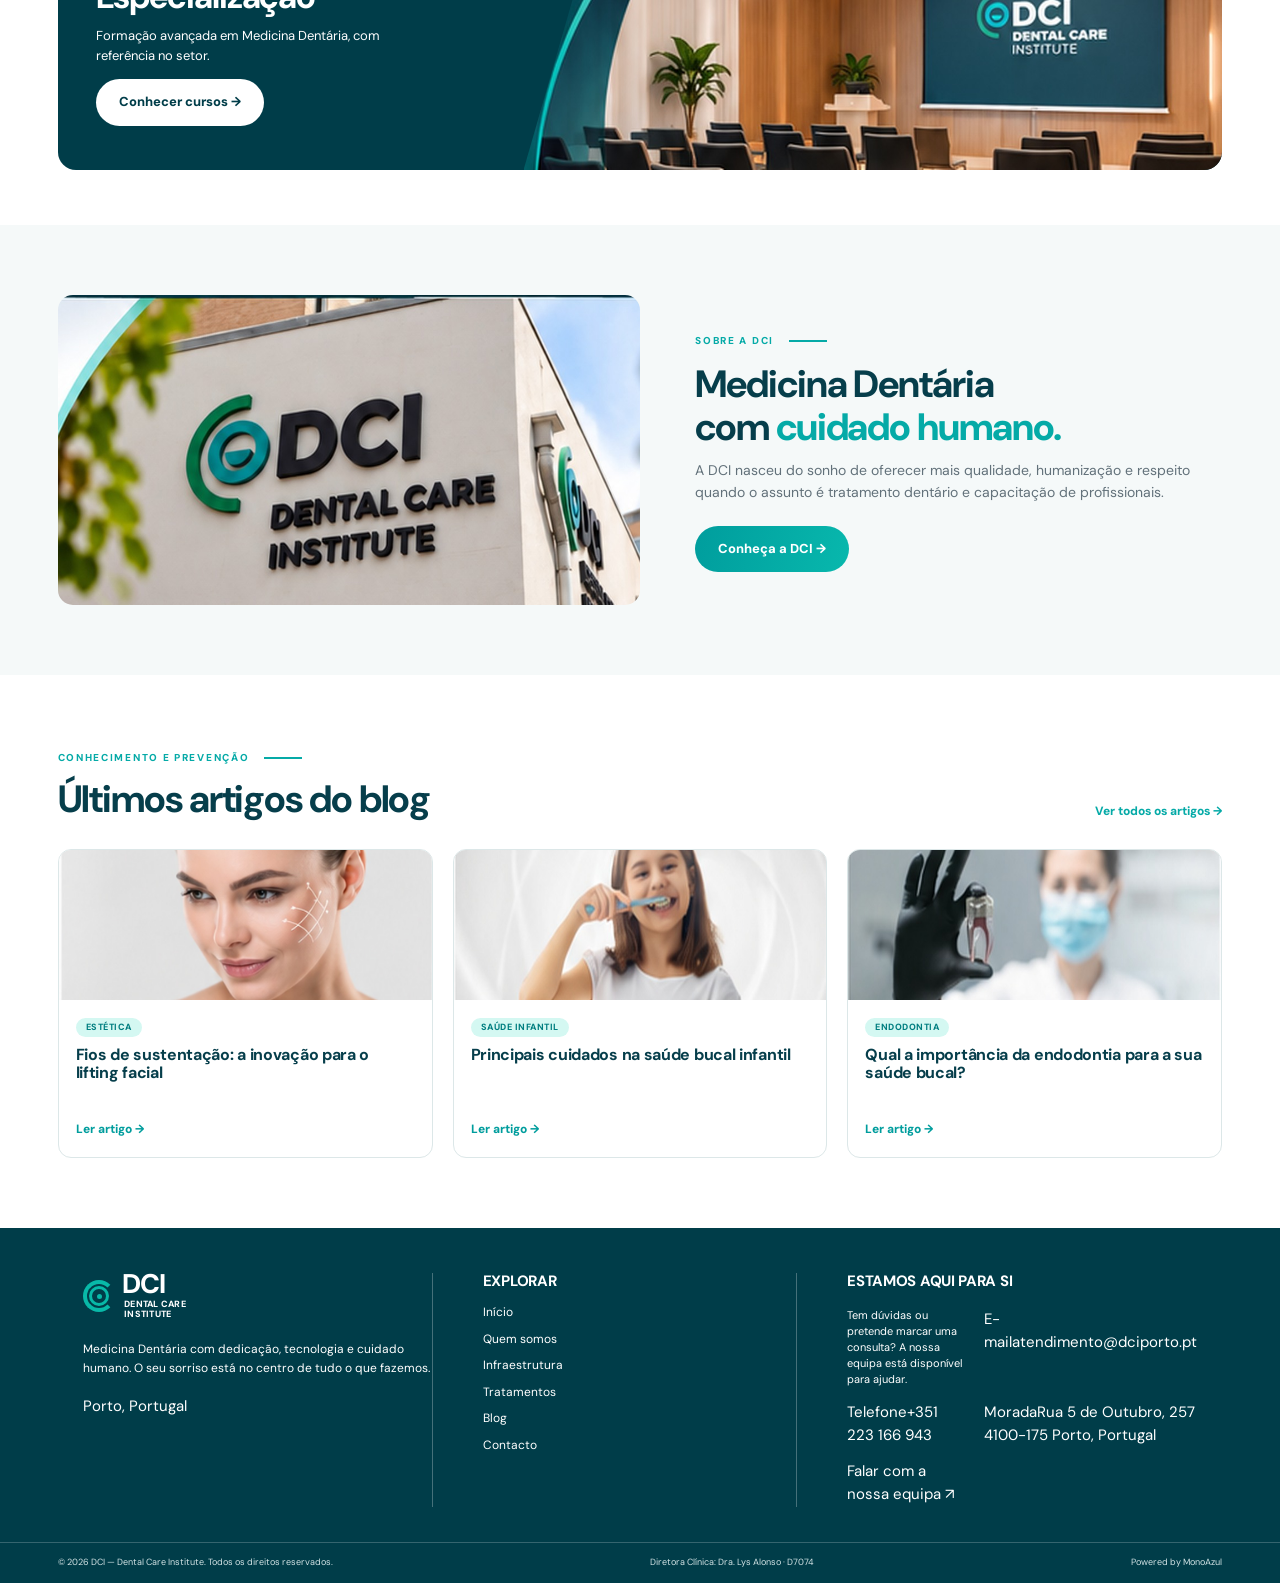
==== commit 8e565721: "style: renovar footer responsivo e contactos do DCI" ====
--- a/index.html
+++ b/index.html
@@ -54,19 +54,28 @@
 <footer class="footer">
   <div class="wrap footer-main">
     <div class="footer-about">
-      <a class="brand brand-footer" href="index.html"><span class="brand-symbol"><i></i></span><span class="brand-word">DCI<small>DENTAL CARE<br>INSTITUTE</small></span></a>
-      <p>O nosso compromisso com a Medicina<br>Dentária começa no respeito às pessoas.</p>
-      <div class="socials"><a href="#" aria-label="Facebook">f</a><a href="#" aria-label="Instagram">◎</a><a href="#" aria-label="YouTube">▶</a></div>
+      <a class="brand brand-footer" href="index.html" aria-label="DCI Dental Care Institute — Início"><span class="brand-symbol"><i></i></span><span class="brand-word">DCI<small>DENTAL CARE<br>INSTITUTE</small></span></a>
+      <p>Medicina Dentária com dedicação, tecnologia e cuidado humano. O seu sorriso está no centro de tudo o que fazemos.</p>
+      <span class="footer-location">Porto, Portugal</span>
     </div>
-    <div class="footer-links"><h3>Links</h3><a href="index.html">› &nbsp; Início</a><a href="quem-somos.html">› &nbsp; Quem somos</a><a href="blog.html">› &nbsp; Blog</a><a href="contacto.html">› &nbsp; Contacto</a><a href="#">› &nbsp; Termos de Uso e Política de Privacidade</a></div>
+    <nav class="footer-links" aria-label="Links do rodapé">
+      <h3>Explorar</h3>
+      <a href="index.html">Início</a>
+      <a href="quem-somos.html">Quem somos</a>
+      <a href="infraestrutura.html">Infraestrutura</a>
+      <a href="index.html#tratamentos">Tratamentos</a>
+      <a href="blog.html">Blog</a>
+      <a href="contacto.html">Contacto</a>
+    </nav>
     <div class="footer-contact">
-      <h3>Contactos</h3>
-      <p><b>Endereço</b><br>Rua 5 de Outubro, 257<br>4100-175 Porto | Portugal</p>
-      <p><b>E-mail</b><br><a href="mailto:atendimento@dciporto.pt">atendimento@dciporto.pt</a></p>
-      <p><b>WhatsApp</b><br><a href="https://wa.me/351911841964">+351 911 841 964</a></p>
-      <p><b>Telemóvel</b><br><a href="tel:+351223166943">+351 223 166 943</a></p>
+      <h3>Estamos aqui para si</h3>
+      <p class="footer-contact-intro">Tem dúvidas ou pretende marcar uma consulta? A nossa equipa está disponível para ajudar.</p>
+      <a class="footer-contact-item" href="mailto:atendimento@dciporto.pt"><span class="footer-contact-label">E-mail</span><span>atendimento@dciporto.pt</span></a>
+      <a class="footer-contact-item" href="tel:+351223166943"><span class="footer-contact-label">Telefone</span><span>+351 223 166 943</span></a>
+      <div class="footer-contact-item"><span class="footer-contact-label">Morada</span><span>Rua 5 de Outubro, 257<br>4100-175 Porto, Portugal</span></div>
+      <a class="footer-cta" href="https://wa.me/351911841964" target="_blank" rel="noopener noreferrer">Falar com a nossa equipa <span aria-hidden="true">↗</span></a>
     </div>
   </div>
-  <div class="footer-bottom"><div class="wrap"><span>© 2026 DCI - Dental Care Institute - Diretora Clínica Dra. Lys Alonso - D7074</span><span>Powered by MonoAzul</span></div></div>
+  <div class="footer-bottom"><div class="wrap"><span>© 2026 DCI — Dental Care Institute. Todos os direitos reservados.</span><span>Diretora Clínica: Dra. Lys Alonso · D7074</span><span>Powered by MonoAzul</span></div></div>
 </footer>
 <script src="js/main.js"></script></body></html>
--- a/css/styles.css
+++ b/css/styles.css
@@ -80,7 +80,7 @@
 .treatments-section{background:#f2f8f8}
 .service-grid{display:grid;grid-template-columns:repeat(4,1fr);gap:17px}
 .service-card{background:#fff;border-radius:14px;overflow:hidden;box-shadow:var(--shadow)}
-.service-card img{width:100%;height:165px;object-fit:cover}
+.service-card img{display:block;width:100%;height:auto;aspect-ratio:16/10;object-fit:cover;object-position:center}
 .service-card>div{padding:17px 19px 20px}
 .service-card h3{font-size:18px;margin:9px 0}
 .service-card p{font-size:12px;color:var(--muted);line-height:1.5;min-height:54px;margin-bottom:12px}
@@ -231,7 +231,7 @@
  .hero-image{position:relative;width:100%;height:250px;border:0;border-top:4px solid #5ecbc2;border-radius:0;background-position:center 35%}
  .trust-points{gap:12px;margin-top:28px}.trust-points span{font-size:19px}.trust-points b{font-size:9px;max-width:72px}
  .intro-strip{display:block;padding:30px 0}.intro-strip>p{margin-top:17px}
- .service-grid{grid-template-columns:1fr 1fr;gap:12px}.service-card img{height:130px}.service-card>div{padding:13px}.service-card h3{font-size:16px}.service-card p{font-size:11px;min-height:68px}
+ .service-grid{grid-template-columns:1fr 1fr;gap:12px}.service-card img{height:auto;aspect-ratio:16/10}.service-card>div{padding:13px}.service-card h3{font-size:16px}.service-card p{font-size:11px;min-height:68px}
  .course-promo{grid-template-columns:1fr;margin:35px auto}.course-copy{padding:25px}.course-promo img{min-height:165px;height:165px;clip-path:none}
  .about-teaser{grid-template-columns:1fr;gap:25px}.about-teaser img{height:220px}.mini-blog-grid{grid-template-columns:1fr}.mini-blog-grid article{display:grid;grid-template-columns:38% 1fr;grid-template-rows:auto auto auto;column-gap:12px;padding:0 12px 12px 0}.mini-blog-grid img{grid-row:1/4;height:100%;min-height:150px;margin:0}.mini-blog-grid .card-kicker{align-self:end;margin:12px 0 0}.mini-blog-grid h3{min-height:0;margin:7px 0;font-size:14px}.mini-blog-grid a{margin:0}
  .page-hero-inner{grid-template-columns:1fr;min-height:0}.page-hero-inner>div{padding:35px 0 25px}.page-hero h1{font-size:43px}.page-hero p{font-size:14px}.page-hero img{height:190px;border-radius:0;border:0;border-top:4px solid var(--teal)}
@@ -242,7 +242,7 @@
  .blog-content{padding:28px 0 40px}.featured-article{grid-template-columns:1fr}.featured-article>img{height:180px}.featured-article>div{padding:20px}.featured-article h2{font-size:22px}.blog-toolbar{align-items:stretch;flex-direction:column}.blog-toolbar h2{font-size:25px}.blog-search{width:100%}.category-filter{gap:7px}.filter-btn{padding:7px 11px;font-size:10px}.blog-grid{grid-template-columns:1fr 1fr;gap:12px}.blog-card>img{height:120px}.blog-card-body{padding:11px}.blog-card h3{font-size:13px;min-height:70px}.blog-card p{font-size:10px;min-height:65px}.newsletter{grid-template-columns:auto 1fr;padding:17px;gap:12px}.newsletter form{grid-column:1/-1}.newsletter-feedback{grid-column:1/-1}
  .footer-main{grid-template-columns:1fr 1fr;gap:25px 15px;padding:35px 0 25px}.footer-about,.footer-links{border:0}.footer-links{padding-left:10px}.footer-contact{grid-column:1/-1;border-top:1px solid #ffffff35;padding-top:20px}.footer-bottom .wrap{flex-direction:column;gap:6px;font-size:8px}
 }
-@media(max-width:390px){.header-meta{display:none}.service-grid,.blog-grid{grid-template-columns:1fr}.service-card img{height:175px}.blog-card>img{height:180px}.blog-card h3,.blog-card p{min-height:0}.contact-promises{grid-template-columns:1fr}}
+@media(max-width:390px){.header-meta{display:none}.service-grid,.blog-grid{grid-template-columns:1fr}.service-card img{height:auto;aspect-ratio:16/10}.blog-card>img{height:180px}.blog-card h3,.blog-card p{min-height:0}.contact-promises{grid-template-columns:1fr}}
 
 
 /* Submenu institucional */
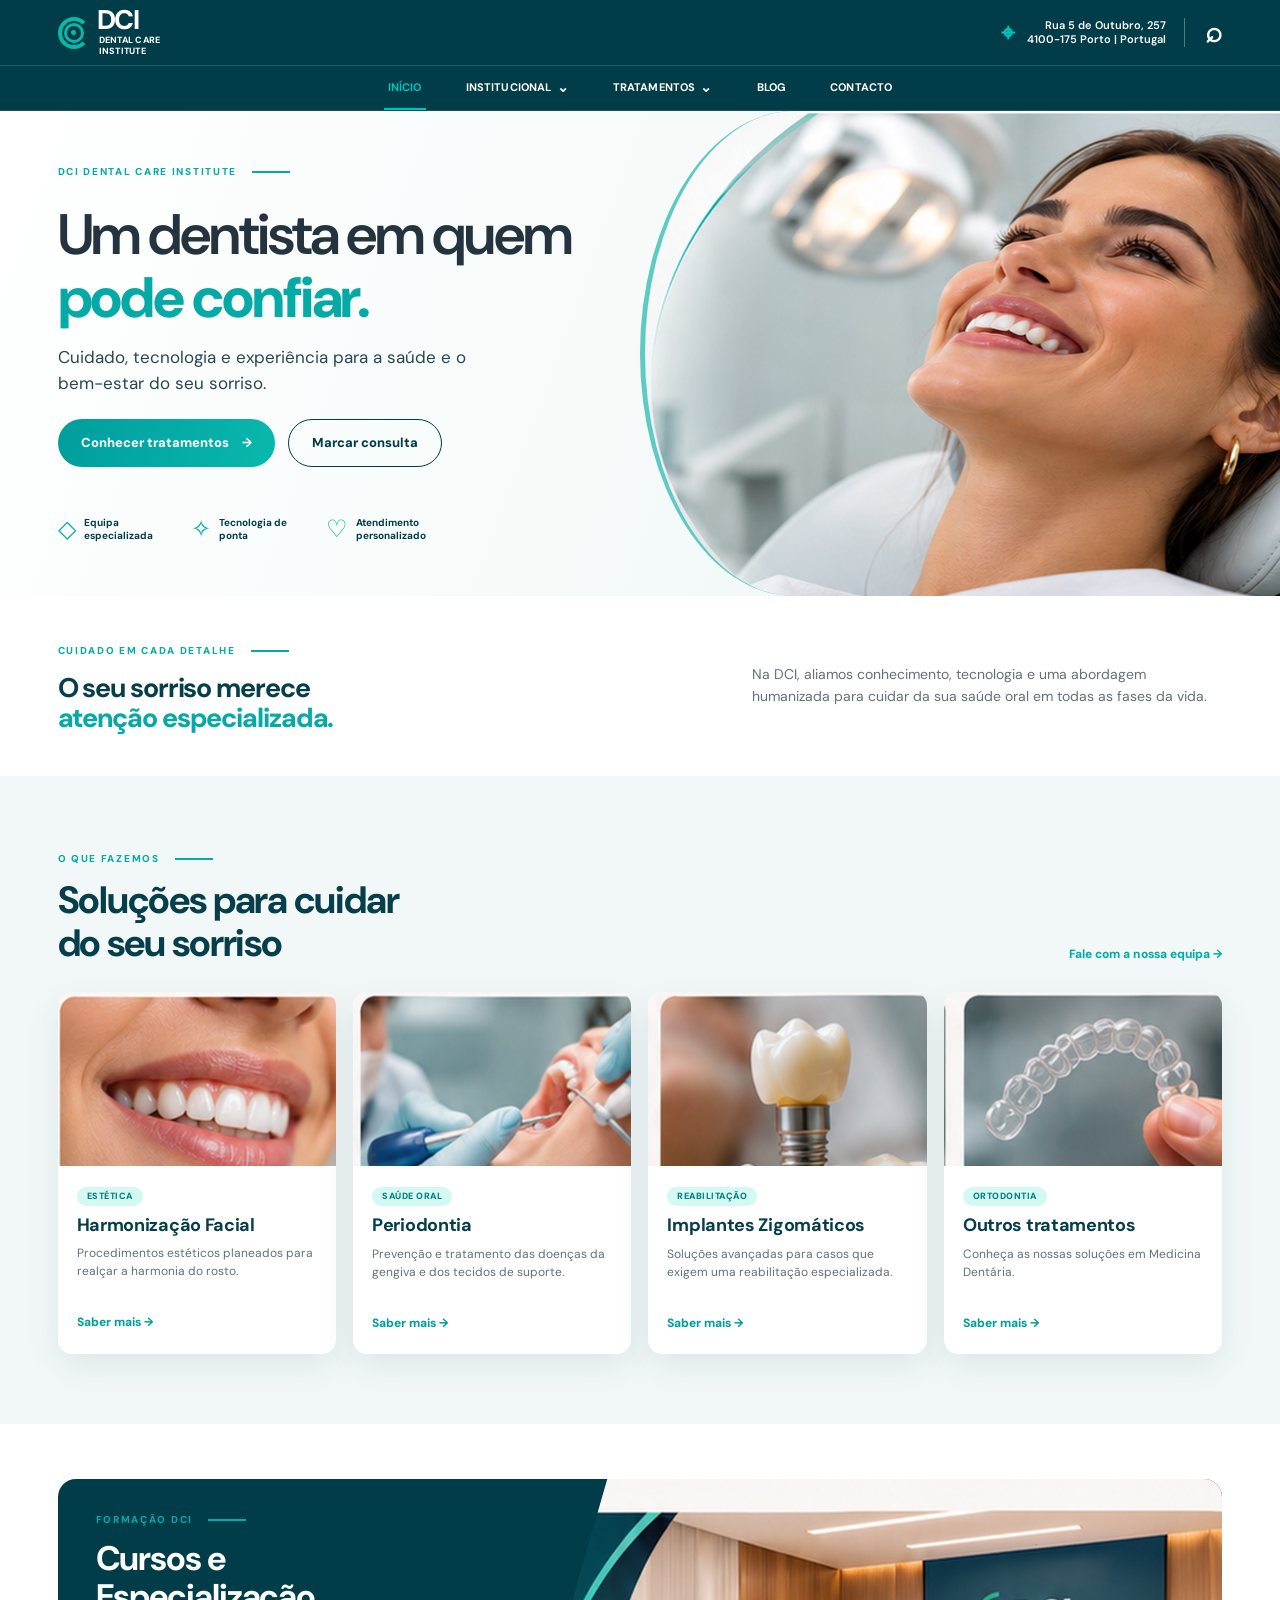
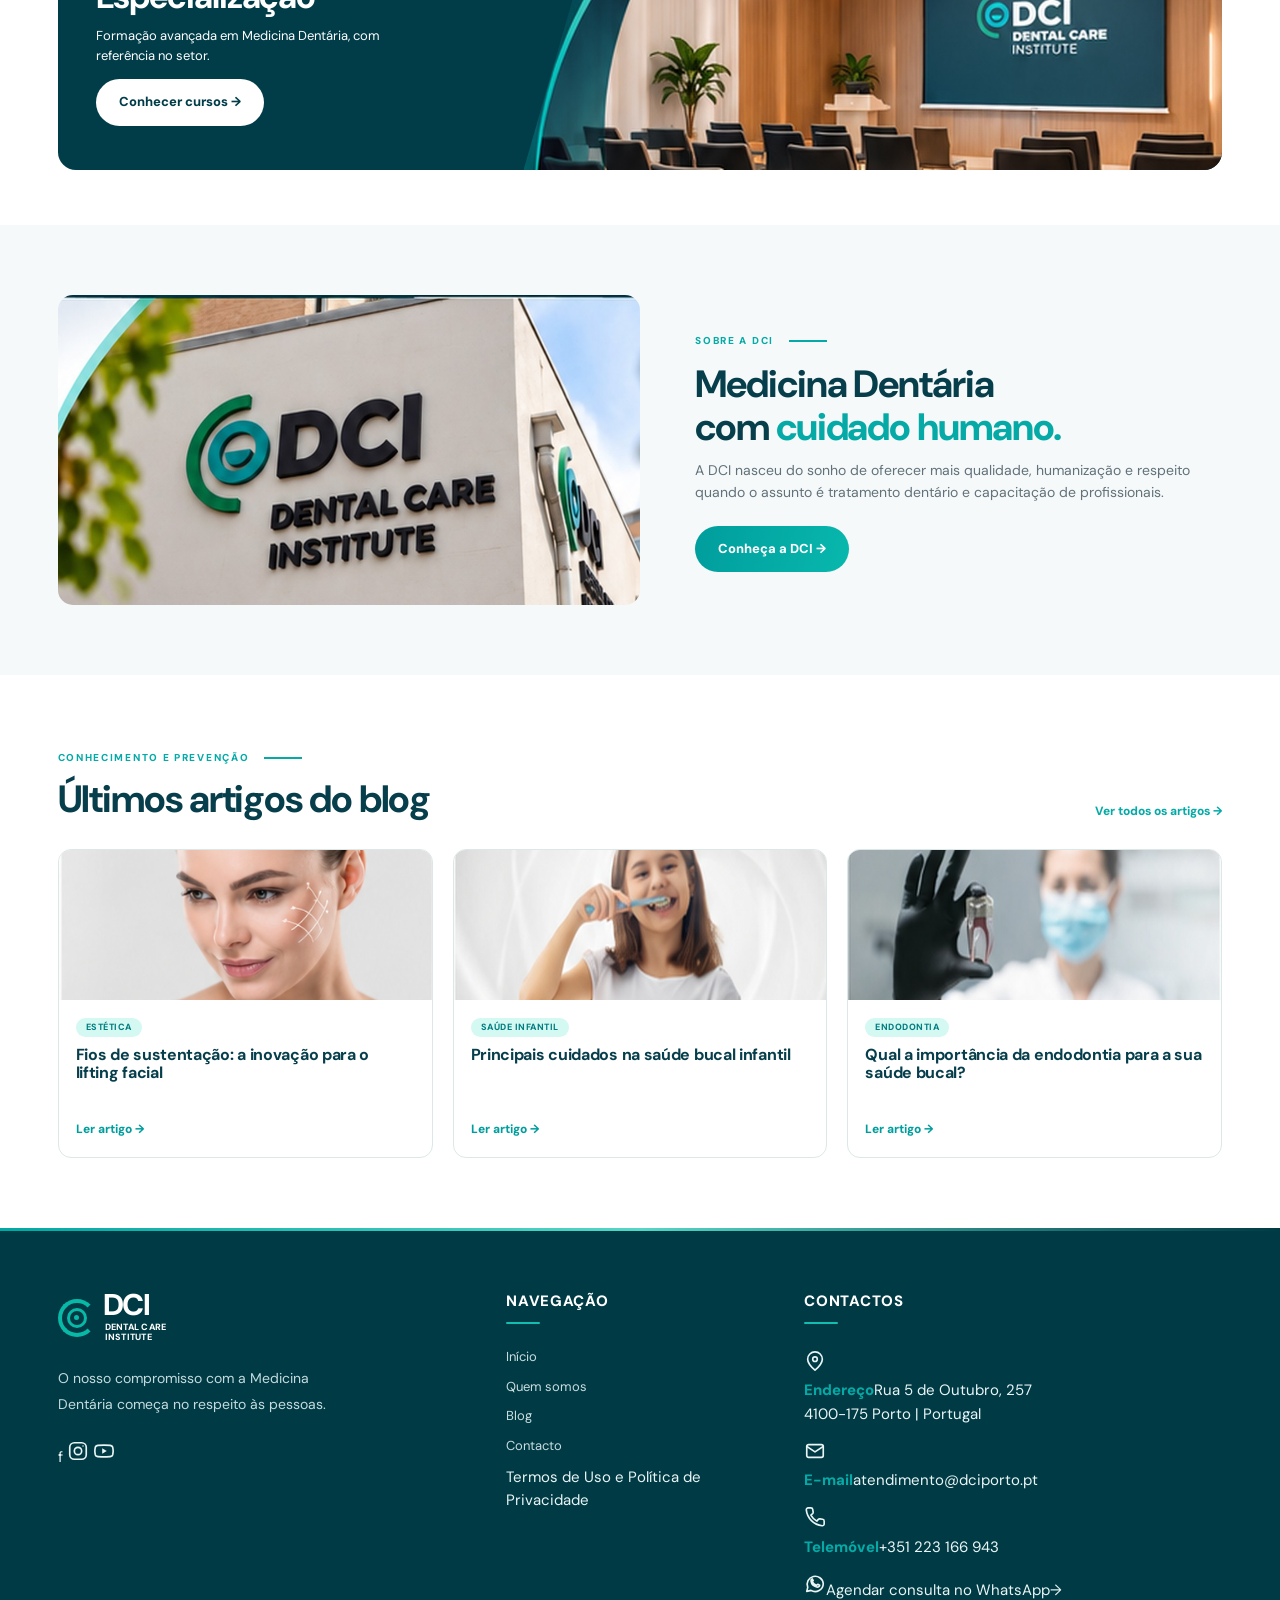
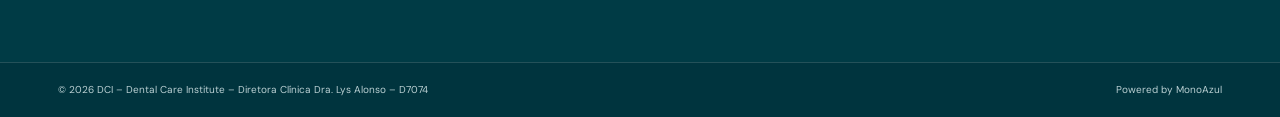
==== commit 9c4bc112: "design: aplicar footer DCI clean aprovado na referência" ====
--- a/index.html
+++ b/index.html
@@ -51,31 +51,33 @@
  <article><img src="assets/blog-endodontics.jpg" alt="Endodontia"><span class="card-kicker">ENDODONTIA</span><h3>Qual a importância da endodontia para a sua saúde bucal?</h3><a href="blog.html">Ler artigo →</a></article>
 </div></div></section>
 </main>
-<footer class="footer">
+<footer class="footer footer-visual-v2">
   <div class="wrap footer-main">
     <div class="footer-about">
       <a class="brand brand-footer" href="index.html" aria-label="DCI Dental Care Institute — Início"><span class="brand-symbol"><i></i></span><span class="brand-word">DCI<small>DENTAL CARE<br>INSTITUTE</small></span></a>
-      <p>Medicina Dentária com dedicação, tecnologia e cuidado humano. O seu sorriso está no centro de tudo o que fazemos.</p>
-      <span class="footer-location">Porto, Portugal</span>
+      <p>O nosso compromisso com a Medicina<br>Dentária começa no respeito às pessoas.</p>
+      <div class="footer-socials" aria-label="Redes sociais">
+        <span aria-label="Facebook" title="Facebook" class="footer-social footer-social-facebook">f</span>
+        <span aria-label="Instagram" title="Instagram" class="footer-social footer-social-instagram"><svg viewBox="0 0 24 24" width="22" height="22" fill="none" stroke="currentColor" stroke-width="1.8" stroke-linecap="round" stroke-linejoin="round" aria-hidden="true"><rect x="3" y="3" width="18" height="18" rx="5"/><circle cx="12" cy="12" r="4"/><circle cx="17.5" cy="6.5" r=".8" fill="currentColor" stroke="none"/></svg></span>
+        <span aria-label="YouTube" title="YouTube" class="footer-social footer-social-youtube"><svg viewBox="0 0 24 24" width="22" height="22" fill="none" stroke="currentColor" stroke-width="1.8" stroke-linecap="round" stroke-linejoin="round" aria-hidden="true"><path d="M21.5 8a2.7 2.7 0 0 0-1.9-1.9C17.9 5.6 12 5.6 12 5.6s-5.9 0-7.6.5A2.7 2.7 0 0 0 2.5 8 28 28 0 0 0 2 12a28 28 0 0 0 .5 4 2.7 2.7 0 0 0 1.9 1.9c1.7.5 7.6.5 7.6.5s5.9 0 7.6-.5a2.7 2.7 0 0 0 1.9-1.9 28 28 0 0 0 .5-4 28 28 0 0 0-.5-4Z"/><path d="m10 9 5 3-5 3Z" fill="currentColor" stroke="none"/></svg></span>
+      </div>
     </div>
-    <nav class="footer-links" aria-label="Links do rodapé">
-      <h3>Explorar</h3>
+    <nav class="footer-links" aria-label="Navegação do rodapé">
+      <h3>Navegação</h3>
       <a href="index.html">Início</a>
       <a href="quem-somos.html">Quem somos</a>
-      <a href="infraestrutura.html">Infraestrutura</a>
-      <a href="index.html#tratamentos">Tratamentos</a>
       <a href="blog.html">Blog</a>
       <a href="contacto.html">Contacto</a>
+      <span class="footer-legal-label">Termos de Uso e Política de Privacidade</span>
     </nav>
     <div class="footer-contact">
-      <h3>Estamos aqui para si</h3>
-      <p class="footer-contact-intro">Tem dúvidas ou pretende marcar uma consulta? A nossa equipa está disponível para ajudar.</p>
-      <a class="footer-contact-item" href="mailto:atendimento@dciporto.pt"><span class="footer-contact-label">E-mail</span><span>atendimento@dciporto.pt</span></a>
-      <a class="footer-contact-item" href="tel:+351223166943"><span class="footer-contact-label">Telefone</span><span>+351 223 166 943</span></a>
-      <div class="footer-contact-item"><span class="footer-contact-label">Morada</span><span>Rua 5 de Outubro, 257<br>4100-175 Porto, Portugal</span></div>
-      <a class="footer-cta" href="https://wa.me/351911841964" target="_blank" rel="noopener noreferrer">Falar com a nossa equipa <span aria-hidden="true">↗</span></a>
+      <h3>Contactos</h3>
+      <div class="footer-contact-row"><span class="footer-contact-icon"><svg viewBox="0 0 24 24" width="22" height="22" fill="none" stroke="currentColor" stroke-width="1.8" stroke-linecap="round" stroke-linejoin="round" aria-hidden="true"><path d="M20 10c0 5-8 12-8 12S4 15 4 10a8 8 0 1 1 16 0Z"/><circle cx="12" cy="10" r="2.5"/></svg></span><div><strong>Endereço</strong><span>Rua 5 de Outubro, 257<br>4100-175 Porto | Portugal</span></div></div>
+      <a class="footer-contact-row" href="mailto:atendimento@dciporto.pt"><span class="footer-contact-icon"><svg viewBox="0 0 24 24" width="22" height="22" fill="none" stroke="currentColor" stroke-width="1.8" stroke-linecap="round" stroke-linejoin="round" aria-hidden="true"><rect x="3" y="5" width="18" height="14" rx="2"/><path d="m3 7 9 6 9-6"/></svg></span><div><strong>E-mail</strong><span>atendimento@dciporto.pt</span></div></a>
+      <a class="footer-contact-row" href="tel:+351223166943"><span class="footer-contact-icon"><svg viewBox="0 0 24 24" width="22" height="22" fill="none" stroke="currentColor" stroke-width="1.8" stroke-linecap="round" stroke-linejoin="round" aria-hidden="true"><path d="M22 16.5v3a2 2 0 0 1-2.2 2A19.5 19.5 0 0 1 2.5 4.2 2 2 0 0 1 4.5 2h3a2 2 0 0 1 2 1.7l.5 3a2 2 0 0 1-.6 1.7L7.5 10a16 16 0 0 0 6.5 6.5l1.6-1.9a2 2 0 0 1 1.7-.6l3 .5a2 2 0 0 1 1.7 2Z"/></svg></span><div><strong>Telemóvel</strong><span>+351 223 166 943</span></div></a>
+      <a class="footer-whatsapp" href="https://wa.me/351911841964" target="_blank" rel="noopener noreferrer"><svg viewBox="0 0 24 24" width="22" height="22" fill="none" stroke="currentColor" stroke-width="1.8" stroke-linecap="round" stroke-linejoin="round" aria-hidden="true"><path d="M21 11.5a8.8 8.8 0 0 1-13.4 7.5L3 20l1.1-4.3A8.8 8.8 0 1 1 21 11.5Z"/><path d="M9 8.5c.4 2.3 2.2 4.2 4.5 5l1.5-1.2 2.1 1.1c-.3 1.7-1.7 2.2-3.2 1.8-3.5-.9-5.8-3.5-6.2-6.3-.2-1.1.4-2.3 1.3-2.6l1 1.9Z"/></svg><span>Agendar consulta no WhatsApp</span><span aria-hidden="true">→</span></a>
     </div>
   </div>
-  <div class="footer-bottom"><div class="wrap"><span>© 2026 DCI — Dental Care Institute. Todos os direitos reservados.</span><span>Diretora Clínica: Dra. Lys Alonso · D7074</span><span>Powered by MonoAzul</span></div></div>
+  <div class="footer-bottom"><div class="wrap"><span>© 2026 DCI – Dental Care Institute – Diretora Clínica Dra. Lys Alonso – D7074</span><span>Powered by MonoAzul</span></div></div>
 </footer>
 <script src="js/main.js"></script></body></html>
--- a/css/styles.css
+++ b/css/styles.css
@@ -332,3 +332,34 @@
  .infra-visit{padding:38px 0}.infra-visit-inner{align-items:flex-start;flex-direction:column}.infra-visit h2{font-size:29px}.visit-address{min-width:0;width:100%;padding:18px}
 }
 @media(max-width:390px){.infra-feature-grid{grid-template-columns:1fr}.infra-slide{flex-basis:100%}}
+
+
+/* Footer premium — DCI */
+.footer{background:#003b45;color:#e9f5f5;position:relative;overflow:hidden}
+.footer:before{content:"";position:absolute;inset:0 0 auto;height:3px;background:linear-gradient(90deg,#00a9a3,#55d6c6,transparent)}
+.footer-main{display:grid;grid-template-columns:1.15fr .7fr 1.25fr;gap:clamp(32px,5vw,80px);padding:65px 0 60px;align-items:start}
+.footer-about,.footer-links{border:0}
+.footer .brand-footer{margin:0 0 24px}
+.footer .brand-footer .brand-symbol{width:38px;height:38px}
+.footer .brand-footer .brand-word{font-size:30px}
+.footer-about p{max-width:310px;margin:0 0 22px;font-size:14px;line-height:1.85;color:#c4dcdf}
+.footer-location{display:inline-flex;align-items:center;gap:9px;color:#7fe2d8;font-size:12px;font-weight:700}
+.footer-location:before{content:"";width:7px;height:7px;border-radius:50%;background:#4bddcf;box-shadow:0 0 0 4px #4bddcf21}
+.footer-links{display:flex;flex-direction:column;align-items:flex-start;gap:12px;padding:0}
+.footer-links h3,.footer-contact h3{margin:0 0 12px;color:#fff;font-size:15px;font-weight:800;letter-spacing:.7px;text-transform:uppercase}
+.footer-links h3:after,.footer-contact h3:after{content:"";display:block;width:34px;height:2px;margin-top:12px;background:#13bdb1;border-radius:2px}
+.footer-links a{font-size:13px;color:#c9dddf;line-height:1.35;transition:color .2s,transform .2s}
+.footer-links a:hover,.footer-links a:focus-visible{color:#77eadf;transform:translateX(4px)}
+.footer-contact{display:flex;flex-direction:column;gap:14px}
+.footer-contact-intro{font-size:13px;line-height:1.75;color:#c4dcdf;margin:0 0 4px}
+.footer-contact-item{display:flex;flex-direction:column;gap:3px;font-size:13px;line-height:1.5;color:#effbfa;overflow-wrap:anywhere}
+.footer-contact-item .footer-contact-label{font-size:11px;color:#72d8d0;text-transform:uppercase;letter-spacing:.7px;font-weight:800}
+a.footer-contact-item:hover,a.footer-contact-item:focus-visible{color:#78ece0}
+.footer-cta{display:inline-flex;align-items:center;justify-content:space-between;gap:20px;align-self:flex-start;margin-top:8px;background:#11b8ae;color:#003b45;padding:13px 18px;border-radius:9px;font-size:12px;font-weight:800;transition:background .2s,transform .2s}
+.footer-cta:hover,.footer-cta:focus-visible{background:#74e6db;color:#003b45;transform:translateY(-2px)}
+.footer-cta span{font-size:18px;line-height:1}
+.footer-bottom{border-top:1px solid #ffffff24;background:#00343e}
+.footer-bottom .wrap{display:flex;justify-content:space-between;align-items:center;gap:18px;flex-wrap:wrap;padding:19px 0;font-size:10px;line-height:1.6;color:#bad0d3}
+@media(max-width:950px){.footer-main{grid-template-columns:1fr .65fr 1.1fr;gap:28px;padding:50px 0}.footer-bottom .wrap{justify-content:flex-start}}
+@media(max-width:680px){.footer-main{grid-template-columns:1fr 1fr;gap:35px 22px;padding:44px 0 38px}.footer-about{grid-column:1/-1}.footer-about p{max-width:440px}.footer-links{padding:0}.footer-contact{grid-column:auto;border:0;padding:0}.footer-cta{padding:11px 12px;font-size:11px}.footer-bottom .wrap{flex-direction:column;align-items:flex-start;gap:5px;padding:16px 0;font-size:10px}}
+@media(max-width:430px){.footer-main{grid-template-columns:1fr;gap:33px}.footer-about,.footer-contact{grid-column:auto}.footer-links{gap:11px}.footer-cta{width:100%;justify-content:space-between;padding:13px 16px}}
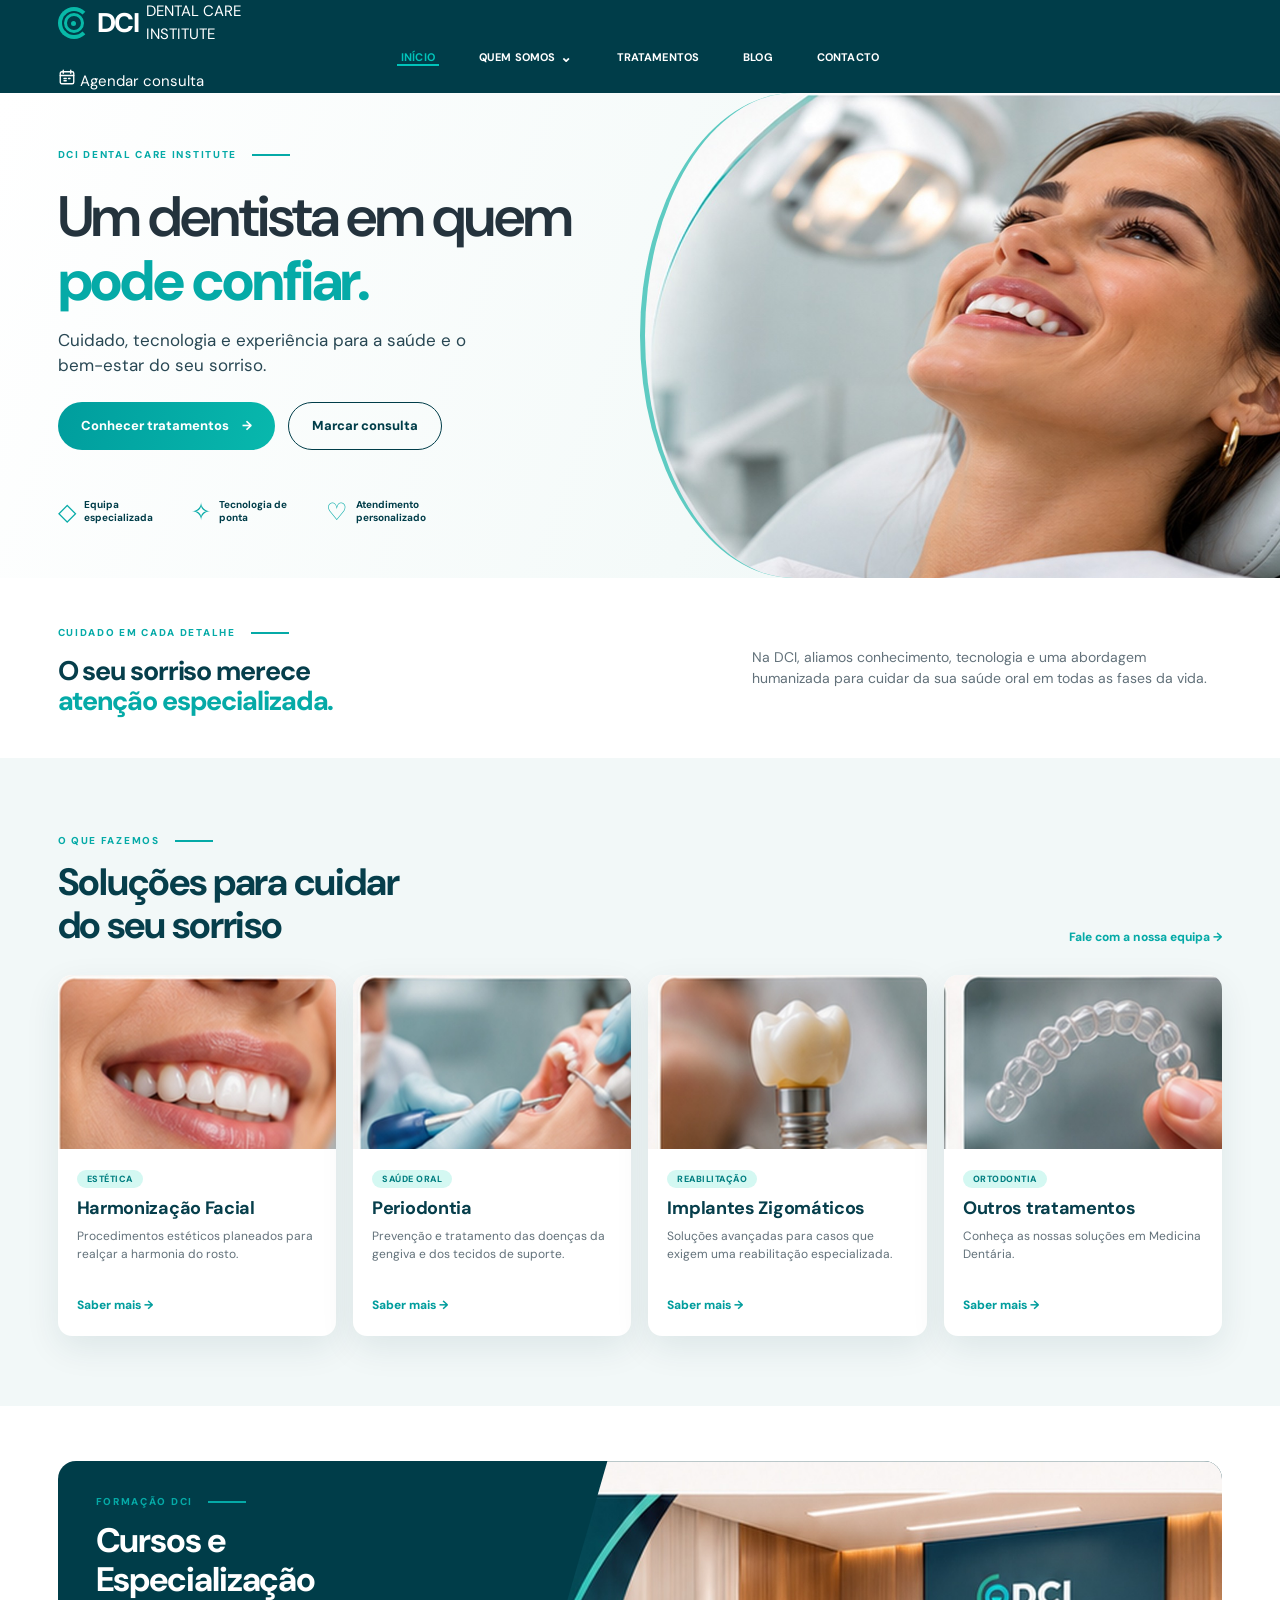
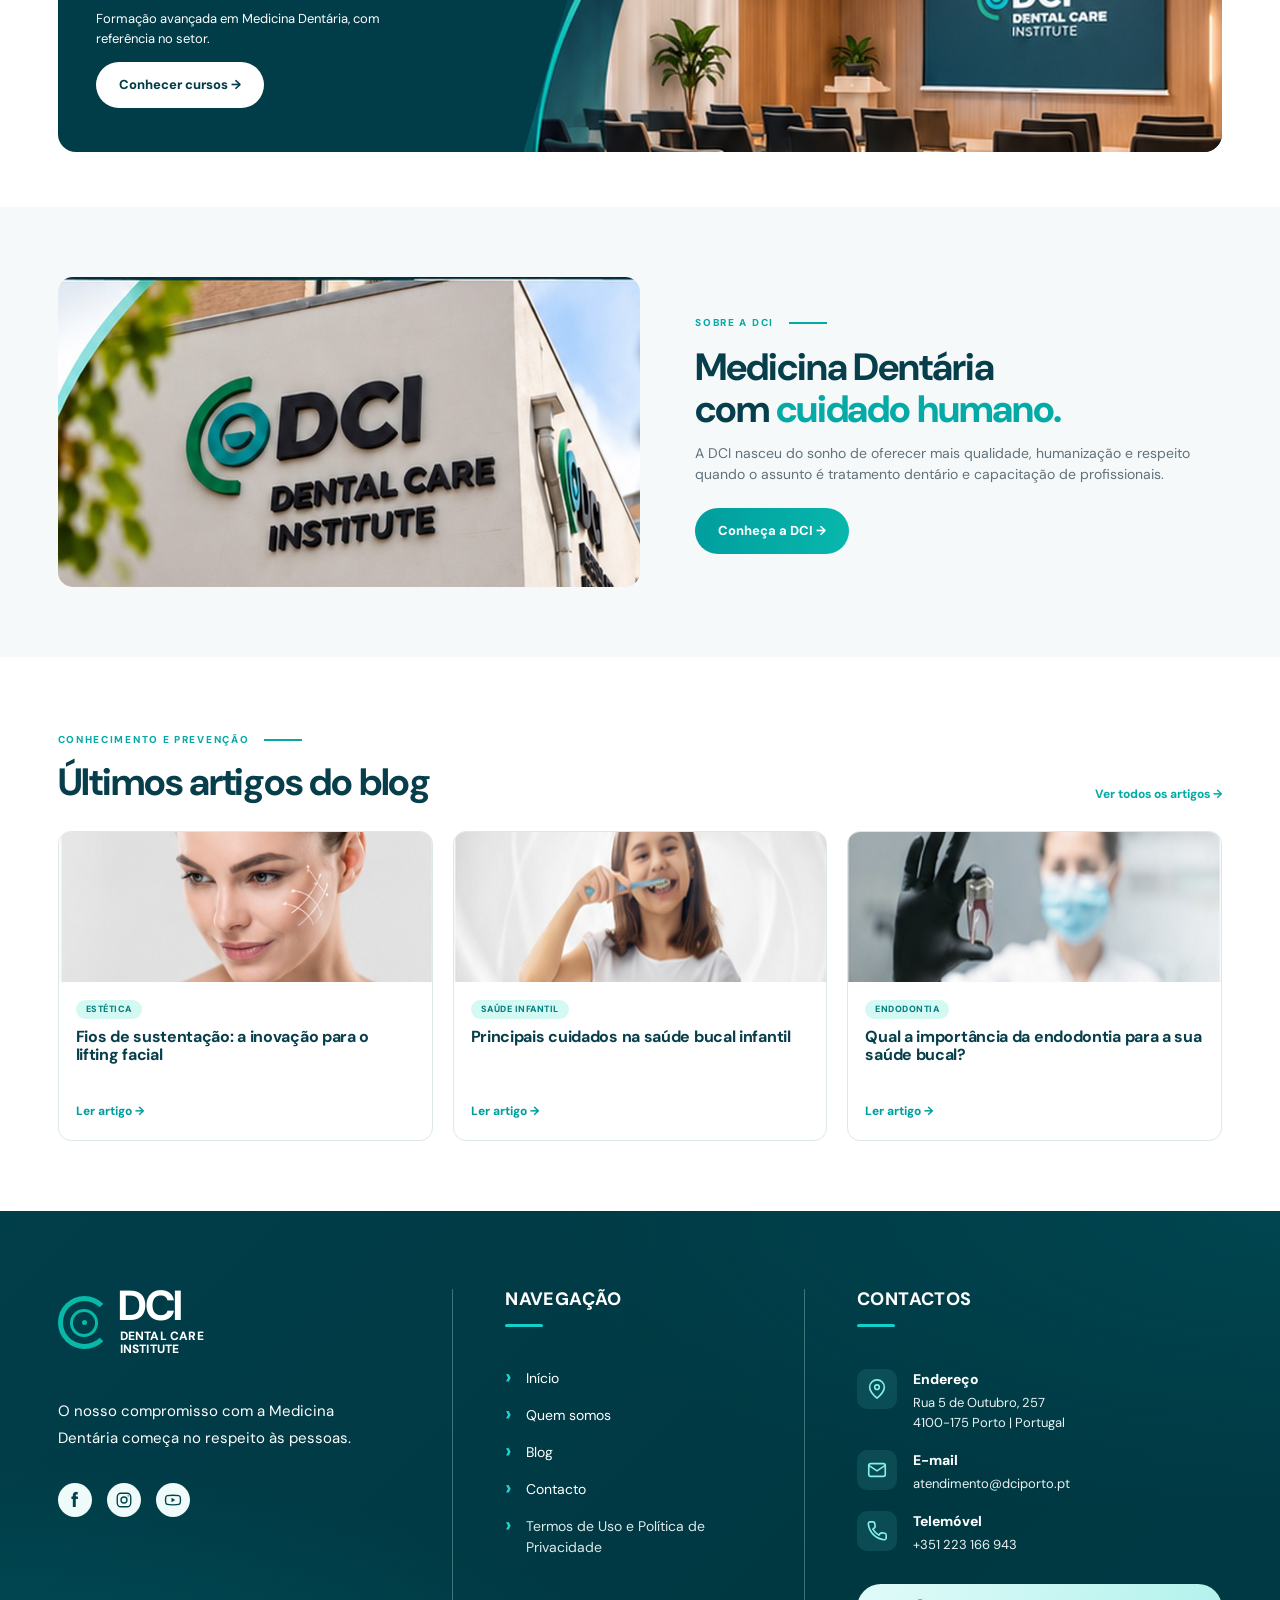
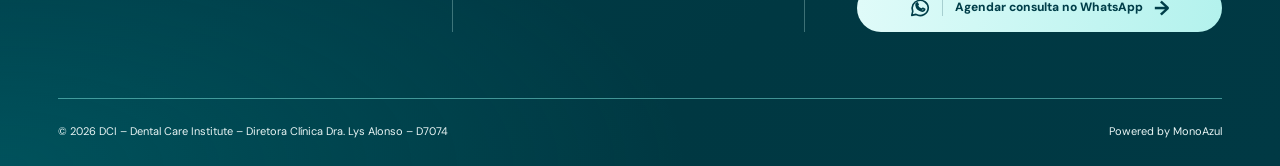
==== commit 177612ce: "design: implementar menu DCI clean sem redes sociais" ====
--- a/index.html
+++ b/index.html
@@ -4,27 +4,31 @@
 <meta name="description" content="DCI Dental Care Institute. Cuidado, tecnologia e experiência para a saúde e o bem-estar do seu sorriso.">
 <title>DCI Dental Care Institute | Início</title><link rel="preconnect" href="https://fonts.googleapis.com"><link rel="preconnect" href="https://fonts.gstatic.com" crossorigin><link href="https://fonts.googleapis.com/css2?family=DM+Sans:wght@400;500;600;700;800&display=swap" rel="stylesheet"><link rel="stylesheet" href="css/styles.css"></head>
 <body class="page-home">
-<header class="site-header">
-  <div class="topbar wrap">
-    <a class="brand" href="index.html" aria-label="DCI Dental Care Institute">
-      <span class="brand-symbol"><i></i></span><span class="brand-word">DCI<small>DENTAL CARE<br>INSTITUTE</small></span>
+<header class="site-header site-header-modern">
+  <div class="wrap header-shell">
+    <a class="brand header-brand" href="index.html" aria-label="DCI Dental Care Institute — Início">
+      <span class="brand-symbol"><i></i></span>
+      <span class="brand-word">DCI</span>
+      <span class="brand-descriptor">DENTAL CARE<br>INSTITUTE</span>
     </a>
-    <div class="header-meta"><span class="pin">⌖</span><span>Rua 5 de Outubro, 257<br>4100-175 Porto | Portugal</span><span class="search-mark">⌕</span></div>
-  </div>
-  <div class="nav-row">
-    <div class="wrap nav-wrap">
-      <button class="menu-toggle" aria-label="Abrir menu" aria-expanded="false">☰</button>
-      <nav class="main-nav" aria-label="Navegação principal">
-        <a href="index.html" data-page="home">Início</a>
-        <div class="nav-dropdown">
-          <a href="quem-somos.html" data-page="about">Institucional <span class="chevron">⌄</span></a>
-          <div class="dropdown-menu"><a href="quem-somos.html">Quem somos</a><a href="infraestrutura.html" data-page="infrastructure">Infraestrutura</a></div>
+    <button class="menu-toggle" type="button" aria-label="Abrir menu" aria-expanded="false" aria-controls="main-navigation">☰</button>
+    <nav class="main-nav" id="main-navigation" aria-label="Navegação principal">
+      <a href="index.html" data-page="home">Início</a>
+      <div class="nav-dropdown">
+        <a href="quem-somos.html" data-page="about">Quem somos <span class="chevron" aria-hidden="true">⌄</span></a>
+        <div class="dropdown-menu">
+          <a href="quem-somos.html">Sobre a DCI</a>
+          <a href="infraestrutura.html" data-page="infrastructure">Infraestrutura</a>
         </div>
-        <a href="index.html#tratamentos">Tratamentos <span class="chevron">⌄</span></a>
-        <a href="blog.html" data-page="blog">Blog</a>
-        <a href="contacto.html" data-page="contact">Contacto</a>
-      </nav>
-    </div>
+      </div>
+      <a href="index.html#tratamentos">Tratamentos</a>
+      <a href="blog.html" data-page="blog">Blog</a>
+      <a href="contacto.html" data-page="contact">Contacto</a>
+    </nav>
+    <a class="header-cta" href="https://wa.me/351911841964" target="_blank" rel="noopener noreferrer" aria-label="Agendar consulta pelo WhatsApp">
+      <svg viewBox="0 0 24 24" width="18" height="18" fill="none" stroke="currentColor" stroke-width="1.8" stroke-linecap="round" stroke-linejoin="round" aria-hidden="true"><rect x="3" y="5" width="18" height="16" rx="2"/><path d="M7 3v4M17 3v4M3 10h18M8 14h3M8 17h3M14 14h2"/></svg>
+      <span>Agendar consulta</span>
+    </a>
   </div>
 </header>
 
--- a/css/styles.css
+++ b/css/styles.css
@@ -363,3 +363,44 @@
 @media(max-width:950px){.footer-main{grid-template-columns:1fr .65fr 1.1fr;gap:28px;padding:50px 0}.footer-bottom .wrap{justify-content:flex-start}}
 @media(max-width:680px){.footer-main{grid-template-columns:1fr 1fr;gap:35px 22px;padding:44px 0 38px}.footer-about{grid-column:1/-1}.footer-about p{max-width:440px}.footer-links{padding:0}.footer-contact{grid-column:auto;border:0;padding:0}.footer-cta{padding:11px 12px;font-size:11px}.footer-bottom .wrap{flex-direction:column;align-items:flex-start;gap:5px;padding:16px 0;font-size:10px}}
 @media(max-width:430px){.footer-main{grid-template-columns:1fr;gap:33px}.footer-about,.footer-contact{grid-column:auto}.footer-links{gap:11px}.footer-cta{width:100%;justify-content:space-between;padding:13px 16px}}
+
+
+/* Footer visual DCI — referência aprovada */
+.footer-visual-v2{background:radial-gradient(ellipse at 0% 100%,rgba(0,154,160,.24),transparent 38%),radial-gradient(ellipse at 100% 0%,rgba(0,128,139,.19),transparent 40%),linear-gradient(135deg,#003e4a 0%,#003842 64%,#003944 100%);color:#fff}
+.footer-visual-v2:before{display:none}
+.footer-visual-v2 .footer-main{grid-template-columns:1.04fr .93fr 1.1fr;gap:0;padding:78px 0 66px;align-items:stretch}
+.footer-visual-v2 .footer-about,.footer-visual-v2 .footer-links,.footer-visual-v2 .footer-contact{min-width:0}
+.footer-visual-v2 .footer-about{padding-right:46px}
+.footer-visual-v2 .footer-links{padding:0 42px 0 52px;border-left:1px solid rgba(201,245,239,.3);border-right:1px solid rgba(201,245,239,.3);gap:16px}
+.footer-visual-v2 .footer-contact{padding-left:52px;gap:17px;display:flex;flex-direction:column}
+.footer-visual-v2 .brand-footer{margin-bottom:42px;transform-origin:left center}
+.footer-visual-v2 .brand-footer .brand-symbol{width:53px;height:53px;border-width:5px}
+.footer-visual-v2 .brand-footer .brand-symbol:before{width:22px;height:22px}
+.footer-visual-v2 .brand-footer .brand-word{font-size:42px;letter-spacing:-1.8px}
+.footer-visual-v2 .brand-footer .brand-word small{font-size:12px;line-height:1.1;letter-spacing:.2px;margin-top:7px}
+.footer-visual-v2 .footer-about p{font-size:15px;line-height:1.75;color:#fff;max-width:360px;margin:0 0 32px}
+.footer-visual-v2 .footer-socials{display:flex;align-items:center;gap:15px}
+.footer-visual-v2 .footer-social{display:inline-flex;align-items:center;justify-content:center;border-radius:50%;width:34px;height:34px;background:#effafa;color:#00434b;font-weight:800;font-size:21px}
+.footer-visual-v2 .footer-social svg{width:18px;height:18px}
+.footer-visual-v2 h3{margin:0 0 25px;font-size:18px;line-height:1.2;color:#fff;text-transform:uppercase;letter-spacing:.4px}
+.footer-visual-v2 h3:after{width:38px;height:3px;margin-top:14px;background:#13d0ca}
+.footer-visual-v2 .footer-links a,.footer-visual-v2 .footer-legal-label{position:relative;padding-left:21px;color:#fff;font-size:14px;line-height:1.5;transform:none}
+.footer-visual-v2 .footer-links a:before,.footer-visual-v2 .footer-legal-label:before{content:"›";position:absolute;left:0;top:-1px;color:#20d6cf;font-size:21px;font-weight:700;line-height:1}
+.footer-visual-v2 .footer-links a:hover{color:#8cf1e9;transform:translateX(3px)}
+.footer-visual-v2 .footer-legal-label{color:#dcebec}
+.footer-visual-v2 .footer-contact-row{display:flex;align-items:flex-start;gap:16px;color:#fff;font-size:13px;line-height:1.55}
+.footer-visual-v2 .footer-contact-icon{flex:none;display:flex;align-items:center;justify-content:center;width:40px;height:40px;border-radius:10px;background:rgba(83,197,198,.13);color:#83f1e8}
+.footer-visual-v2 .footer-contact-row>div{min-width:0}
+.footer-visual-v2 .footer-contact-row strong{display:block;color:#fff;font-size:14px;font-weight:800;margin-bottom:2px}
+.footer-visual-v2 .footer-contact-row span:not(.footer-contact-icon){color:#eaf3f3}
+.footer-visual-v2 a.footer-contact-row:hover span:not(.footer-contact-icon){color:#8cf1e9}
+.footer-visual-v2 .footer-whatsapp{display:flex;align-items:center;justify-content:center;gap:11px;margin-top:12px;padding:13px 15px;background:linear-gradient(100deg,#e0fbf9,#b3f2ed);border-radius:100px;color:#003e49;font-weight:800;font-size:12px;line-height:1.3;transition:transform .2s,box-shadow .2s}
+.footer-visual-v2 .footer-whatsapp>svg{flex:none;width:22px;height:22px}
+.footer-visual-v2 .footer-whatsapp span:nth-child(2){border-left:1px solid rgba(0,61,73,.22);padding-left:12px}
+.footer-visual-v2 .footer-whatsapp span:last-child{font-size:20px;line-height:1}
+.footer-visual-v2 .footer-whatsapp:hover{transform:translateY(-2px);box-shadow:0 8px 24px rgba(45,233,222,.18);color:#003e49}
+.footer-visual-v2 .footer-bottom{background:transparent;border:0}
+.footer-visual-v2 .footer-bottom .wrap{border-top:1px solid rgba(119,223,216,.55);padding:24px 0 26px;display:flex;align-items:center;justify-content:space-between;gap:15px;color:#e9f5f5;font-size:11px}
+@media(max-width:950px){.footer-visual-v2 .footer-main{grid-template-columns:1fr .8fr 1.1fr;padding:56px 0 48px}.footer-visual-v2 .footer-about{padding-right:22px}.footer-visual-v2 .footer-links{padding:0 23px}.footer-visual-v2 .footer-contact{padding-left:23px}.footer-visual-v2 .brand-footer .brand-word{font-size:35px}.footer-visual-v2 .footer-about p{font-size:13px}.footer-visual-v2 .footer-links a,.footer-visual-v2 .footer-legal-label{font-size:12px}.footer-visual-v2 .footer-whatsapp{font-size:11px;padding:12px 9px;gap:7px}}
+@media(max-width:680px){.footer-visual-v2 .footer-main{grid-template-columns:1fr 1fr;gap:34px 0;padding:46px 0 32px}.footer-visual-v2 .footer-about{grid-column:1/-1;padding:0}.footer-visual-v2 .footer-about p{font-size:14px;margin-bottom:20px}.footer-visual-v2 .brand-footer{margin-bottom:22px}.footer-visual-v2 .footer-links{border-left:0;border-right:1px solid rgba(201,245,239,.3);padding:0 20px 0 0}.footer-visual-v2 .footer-contact{grid-column:auto;padding:0 0 0 20px}.footer-visual-v2 h3{font-size:15px;margin-bottom:13px}.footer-visual-v2 .footer-contact-row{gap:9px;font-size:11px}.footer-visual-v2 .footer-contact-icon{width:29px;height:29px}.footer-visual-v2 .footer-contact-icon svg{width:16px;height:16px}.footer-visual-v2 .footer-contact-row strong{font-size:12px}.footer-visual-v2 .footer-whatsapp{border-radius:12px;font-size:10px;flex-wrap:wrap}.footer-visual-v2 .footer-bottom .wrap{flex-direction:column;align-items:flex-start;font-size:10px;gap:8px}}
+@media(max-width:430px){.footer-visual-v2 .footer-main{grid-template-columns:1fr;gap:30px}.footer-visual-v2 .footer-about{grid-column:auto}.footer-visual-v2 .footer-links{border:0;padding:0}.footer-visual-v2 .footer-contact{padding:0}.footer-visual-v2 .footer-whatsapp{align-self:flex-start;flex-wrap:nowrap;border-radius:100px;padding:13px 17px}.footer-visual-v2 .footer-contact-row{font-size:13px}.footer-visual-v2 .footer-contact-icon{width:40px;height:40px}.footer-visual-v2 .footer-contact-icon svg{width:20px;height:20px}}
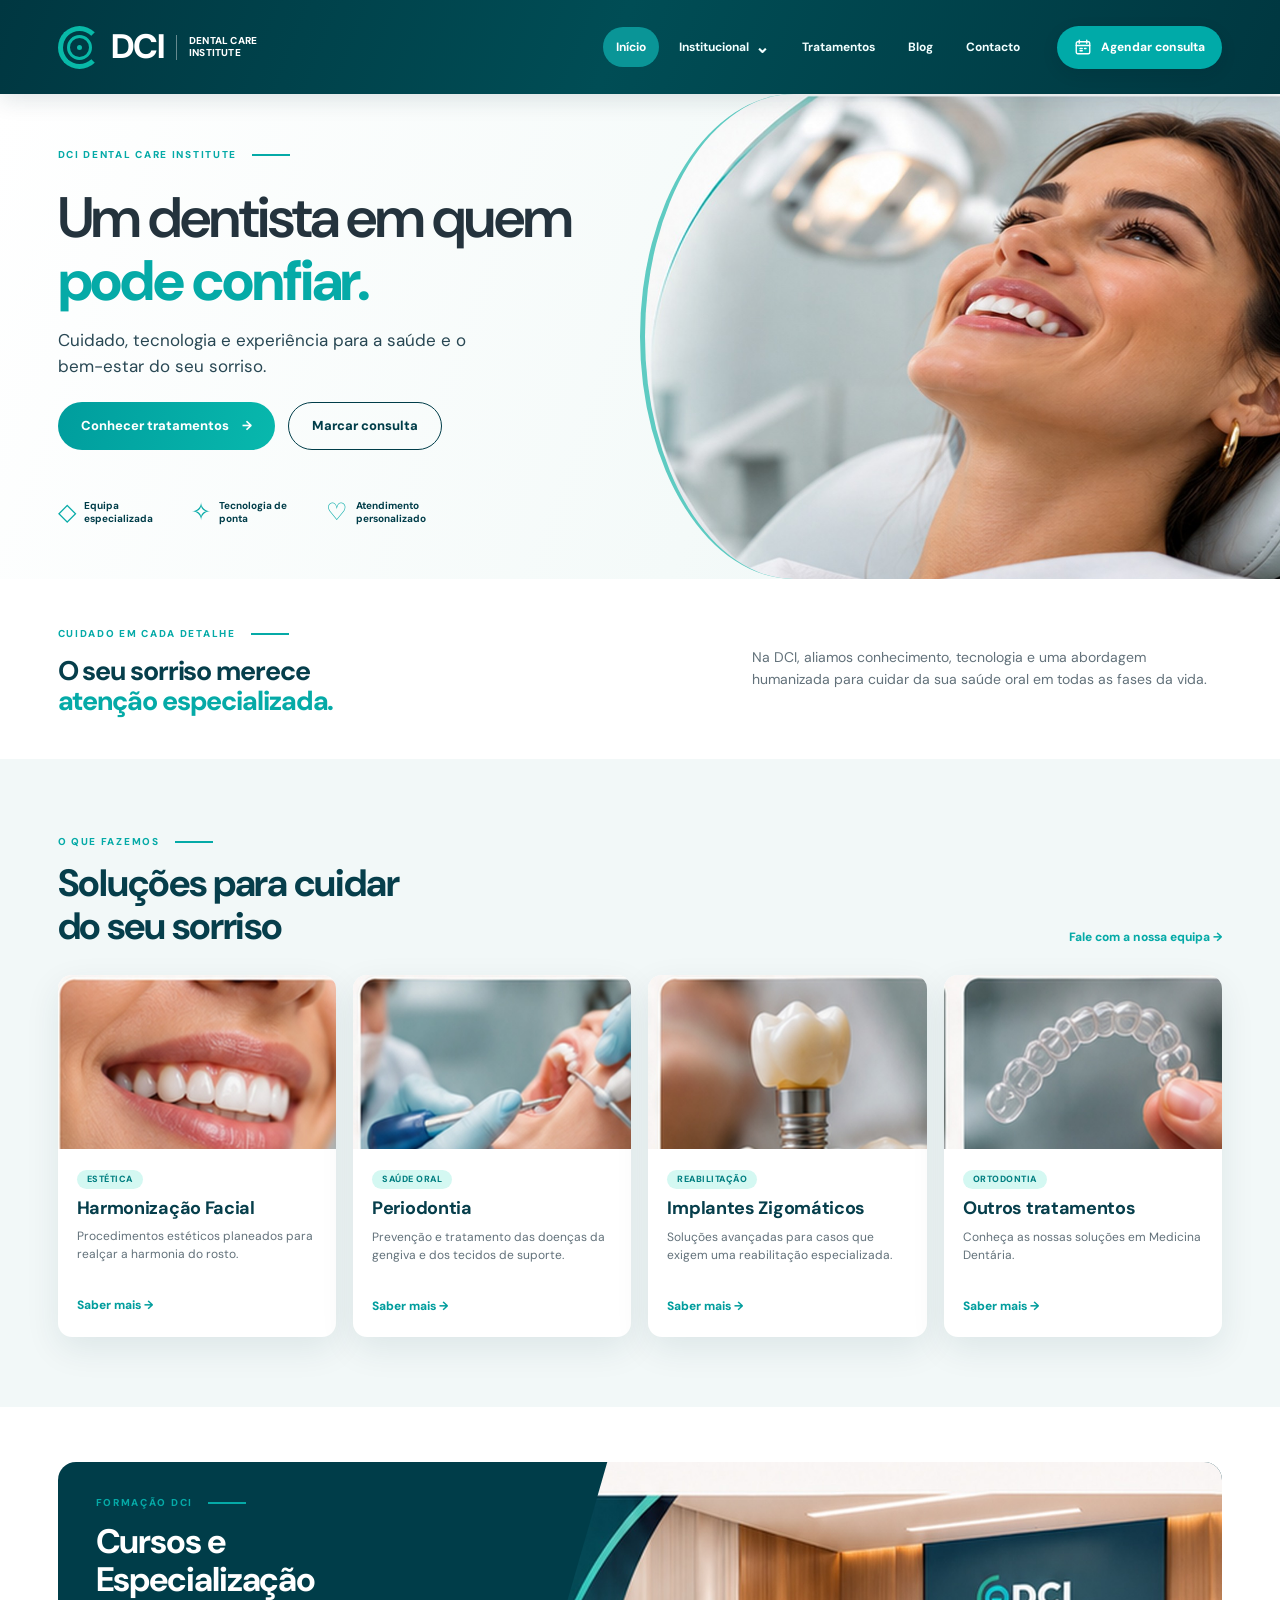
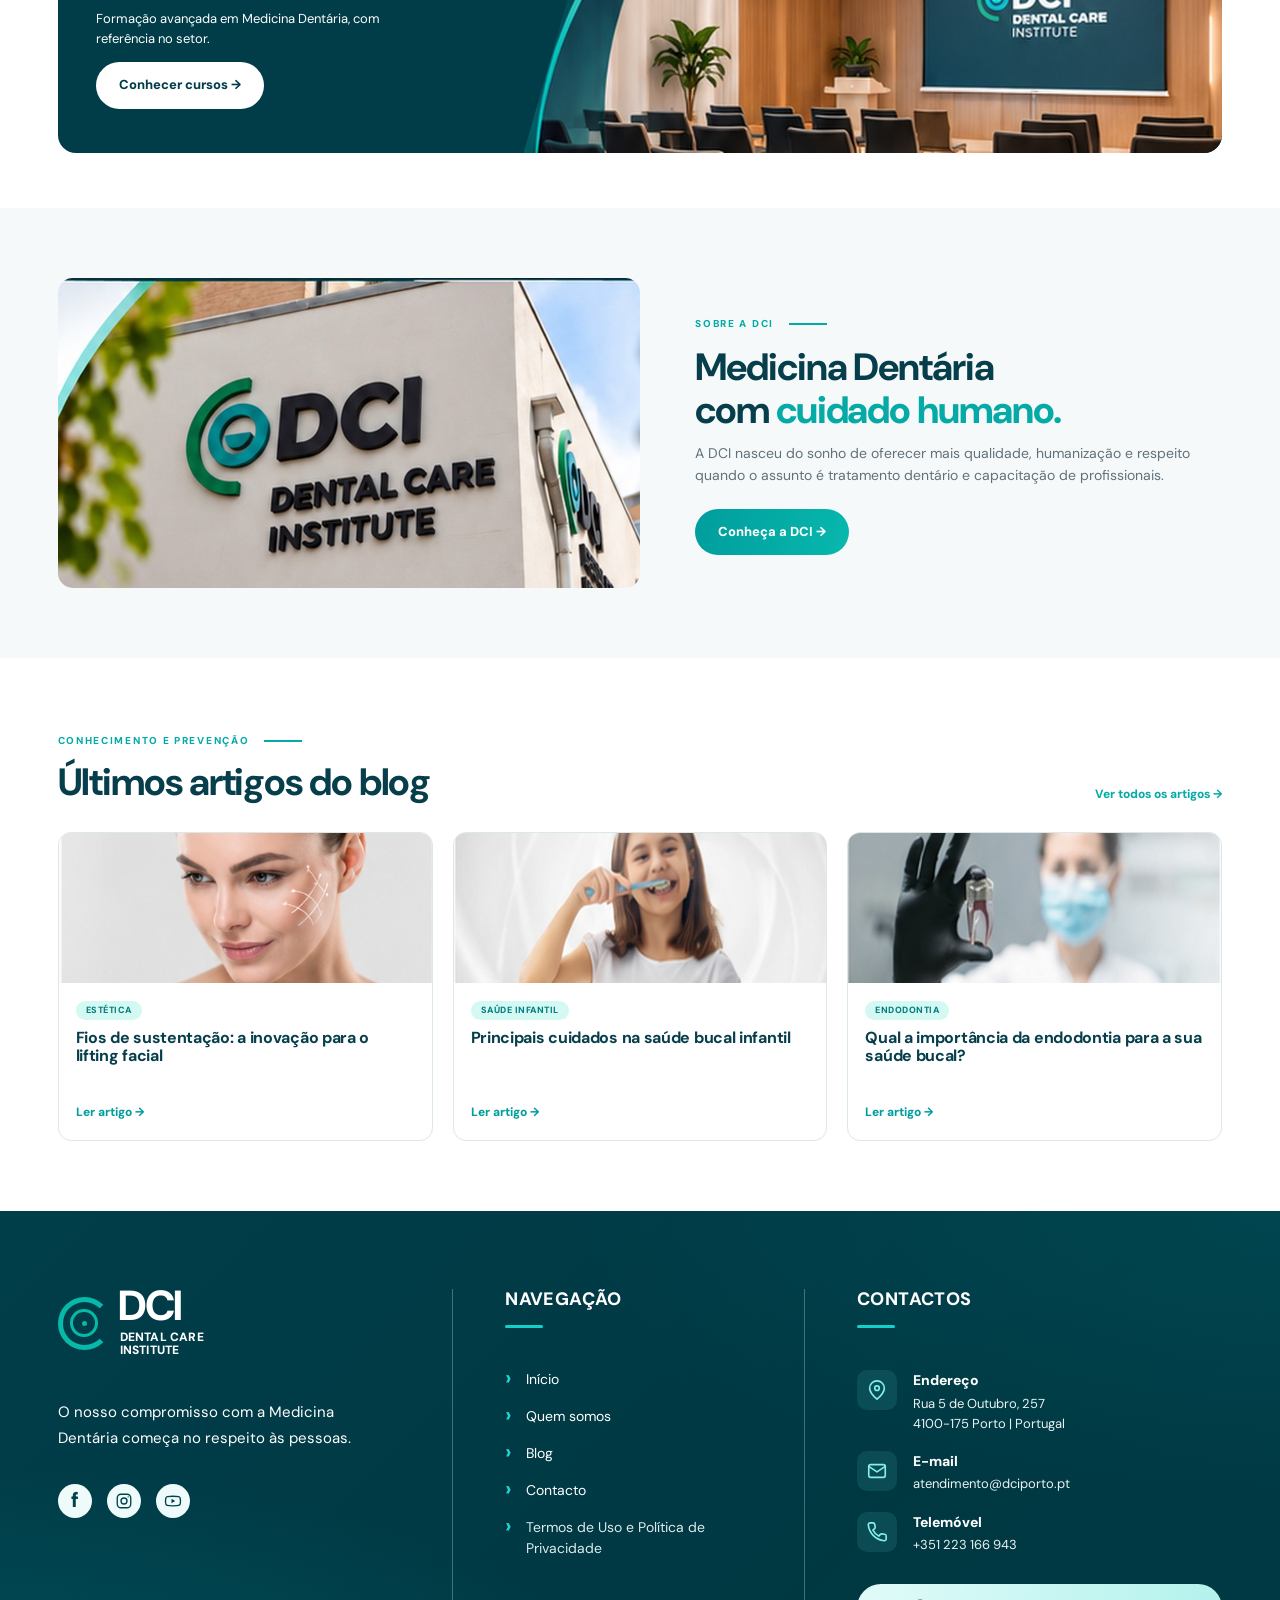
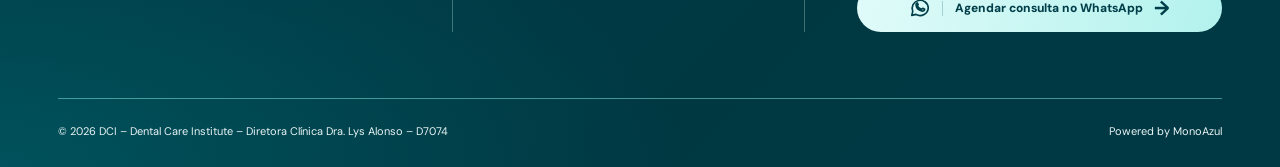
==== commit 83b38a2b: "nav: restaurar nomenclatura Institucional" ====
--- a/index.html
+++ b/index.html
@@ -15,7 +15,7 @@
     <nav class="main-nav" id="main-navigation" aria-label="Navegação principal">
       <a href="index.html" data-page="home">Início</a>
       <div class="nav-dropdown">
-        <a href="quem-somos.html" data-page="about">Quem somos <span class="chevron" aria-hidden="true">⌄</span></a>
+        <a href="quem-somos.html" data-page="about">Institucional <span class="chevron" aria-hidden="true">⌄</span></a>
         <div class="dropdown-menu">
           <a href="quem-somos.html">Sobre a DCI</a>
           <a href="infraestrutura.html" data-page="infrastructure">Infraestrutura</a>
--- a/css/styles.css
+++ b/css/styles.css
@@ -404,3 +404,52 @@
 @media(max-width:950px){.footer-visual-v2 .footer-main{grid-template-columns:1fr .8fr 1.1fr;padding:56px 0 48px}.footer-visual-v2 .footer-about{padding-right:22px}.footer-visual-v2 .footer-links{padding:0 23px}.footer-visual-v2 .footer-contact{padding-left:23px}.footer-visual-v2 .brand-footer .brand-word{font-size:35px}.footer-visual-v2 .footer-about p{font-size:13px}.footer-visual-v2 .footer-links a,.footer-visual-v2 .footer-legal-label{font-size:12px}.footer-visual-v2 .footer-whatsapp{font-size:11px;padding:12px 9px;gap:7px}}
 @media(max-width:680px){.footer-visual-v2 .footer-main{grid-template-columns:1fr 1fr;gap:34px 0;padding:46px 0 32px}.footer-visual-v2 .footer-about{grid-column:1/-1;padding:0}.footer-visual-v2 .footer-about p{font-size:14px;margin-bottom:20px}.footer-visual-v2 .brand-footer{margin-bottom:22px}.footer-visual-v2 .footer-links{border-left:0;border-right:1px solid rgba(201,245,239,.3);padding:0 20px 0 0}.footer-visual-v2 .footer-contact{grid-column:auto;padding:0 0 0 20px}.footer-visual-v2 h3{font-size:15px;margin-bottom:13px}.footer-visual-v2 .footer-contact-row{gap:9px;font-size:11px}.footer-visual-v2 .footer-contact-icon{width:29px;height:29px}.footer-visual-v2 .footer-contact-icon svg{width:16px;height:16px}.footer-visual-v2 .footer-contact-row strong{font-size:12px}.footer-visual-v2 .footer-whatsapp{border-radius:12px;font-size:10px;flex-wrap:wrap}.footer-visual-v2 .footer-bottom .wrap{flex-direction:column;align-items:flex-start;font-size:10px;gap:8px}}
 @media(max-width:430px){.footer-visual-v2 .footer-main{grid-template-columns:1fr;gap:30px}.footer-visual-v2 .footer-about{grid-column:auto}.footer-visual-v2 .footer-links{border:0;padding:0}.footer-visual-v2 .footer-contact{padding:0}.footer-visual-v2 .footer-whatsapp{align-self:flex-start;flex-wrap:nowrap;border-radius:100px;padding:13px 17px}.footer-visual-v2 .footer-contact-row{font-size:13px}.footer-visual-v2 .footer-contact-icon{width:40px;height:40px}.footer-visual-v2 .footer-contact-icon svg{width:20px;height:20px}}
+
+
+/* Cabeçalho moderno DCI — layout único, sem redes sociais */
+.site-header-modern{position:relative;z-index:30;color:#fff;background:linear-gradient(112deg,#003741 0%,#004d55 48%,#003740 100%);border:0;box-shadow:0 6px 22px rgba(0,48,57,.12)}
+.site-header-modern .header-shell{min-height:94px;display:flex;align-items:center;justify-content:space-between;gap:24px}
+.site-header-modern .header-brand{display:inline-flex;align-items:center;gap:10px;flex:none;min-width:0;color:#fff}
+.site-header-modern .header-brand .brand-symbol{width:43px;height:43px;border-width:5px}
+.site-header-modern .header-brand .brand-symbol:before{width:19px;height:19px}
+.site-header-modern .header-brand .brand-word{font-size:34px;line-height:1;letter-spacing:-1.5px;font-weight:800}
+.site-header-modern .brand-descriptor{display:block;padding-left:12px;margin-left:3px;border-left:1px solid #ffffff65;color:#fff;font-size:10px;line-height:1.25;font-weight:800;letter-spacing:.2px}
+.site-header-modern .main-nav{display:flex;align-items:center;justify-content:center;gap:7px;height:auto;margin-left:auto}
+.site-header-modern .main-nav>a,.site-header-modern .main-nav .nav-dropdown>a{height:auto;display:flex;align-items:center;gap:6px;padding:12px 13px;border-radius:24px;color:#f2ffff;font-size:12px;font-weight:700;text-transform:none;letter-spacing:0;white-space:nowrap;line-height:1.4;transition:background .2s,color .2s}
+.site-header-modern .main-nav>a:hover,.site-header-modern .main-nav .nav-dropdown>a:hover,.site-header-modern .main-nav>a.active,.site-header-modern .main-nav .nav-dropdown>a.active{background:#0a9597;color:#fff}
+.site-header-modern .main-nav a.active:after{display:none}
+.site-header-modern .nav-dropdown{height:auto}
+.site-header-modern .nav-dropdown .chevron{font-size:17px;line-height:1}
+.site-header-modern .dropdown-menu{top:calc(100% + 8px);left:0;padding:8px;background:#fff;min-width:190px;border:1px solid #e5efee;border-radius:12px;box-shadow:0 16px 36px #001d2440}
+.site-header-modern .dropdown-menu a{display:block;color:#003e49;padding:11px 13px;border-radius:7px;font-size:12px;text-transform:none;white-space:nowrap}
+.site-header-modern .dropdown-menu a:hover,.site-header-modern .dropdown-menu a.active{background:#eaf8f6;color:#007e7b}
+.site-header-modern .header-cta{display:inline-flex;align-items:center;justify-content:center;gap:9px;flex:none;min-height:43px;padding:11px 17px;border-radius:30px;background:#00aaa8;color:#fff;font-size:12px;font-weight:800;white-space:nowrap;box-shadow:0 5px 16px rgba(0,27,31,.12);transition:transform .2s,background .2s}
+.site-header-modern .header-cta:hover{background:#07c6bb;transform:translateY(-1px)}
+.site-header-modern .menu-toggle{display:none;color:#fff;border:1px solid #ffffff5e;border-radius:9px;width:43px;height:43px;font-size:23px;cursor:pointer}
+@media(max-width:1150px){.site-header-modern .header-shell{gap:12px}.site-header-modern .header-brand{gap:7px}.site-header-modern .header-brand .brand-word{font-size:30px}.site-header-modern .brand-descriptor{font-size:9px;padding-left:9px}.site-header-modern .main-nav{gap:0}.site-header-modern .main-nav>a,.site-header-modern .main-nav .nav-dropdown>a{padding:10px 9px;font-size:11px}.site-header-modern .header-cta{padding:10px 12px;font-size:11px}}
+@media(max-width:900px){
+.site-header-modern .header-shell{min-height:76px;flex-wrap:nowrap}
+.site-header-modern .menu-toggle{display:inline-flex;align-items:center;justify-content:center;order:3}
+.site-header-modern .header-cta{margin-left:auto}
+.site-header-modern .main-nav{display:none;position:absolute;left:0;right:0;top:100%;height:auto;flex-direction:column;align-items:stretch;gap:2px;margin:0;padding:12px 5% 19px;background:#003d49;box-shadow:0 16px 24px #001d2440}
+.site-header-modern .main-nav.open{display:flex}
+.site-header-modern .main-nav>a,.site-header-modern .main-nav .nav-dropdown>a{padding:13px 14px;font-size:13px;border:0;border-radius:8px}
+.site-header-modern .nav-dropdown{display:block}
+.site-header-modern .nav-dropdown>a{width:100%}
+.site-header-modern .dropdown-menu{display:block;position:static;min-width:0;margin:0 0 5px 14px;padding:2px 0;background:#00333d;border:0;border-radius:8px;box-shadow:none}
+.site-header-modern .dropdown-menu a{color:#daf2f0;font-size:12px}
+.site-header-modern .dropdown-menu a:hover,.site-header-modern .dropdown-menu a.active{background:#0b5d62;color:#fff}
+}
+@media(max-width:520px){.site-header-modern .header-shell{min-height:70px;gap:9px}.site-header-modern .header-brand .brand-symbol{width:32px;height:32px;border-width:4px}.site-header-modern .header-brand .brand-symbol:before{width:13px;height:13px}.site-header-modern .header-brand .brand-word{font-size:26px}.site-header-modern .brand-descriptor{font-size:7px;padding-left:7px}.site-header-modern .header-cta{min-height:39px;padding:9px 11px}.site-header-modern .header-cta svg{width:17px;height:17px}.site-header-modern .header-cta span{display:none}.site-header-modern .menu-toggle{width:39px;height:39px}}
+
+
+/* Banner Quem Somos — largura total do viewport */
+.page-about .about-hero{width:100%;max-width:none;overflow:hidden;background:linear-gradient(105deg,#f1f9f9 0%,#fff 55%,#eaf7f6 100%)}
+.page-about .about-hero .page-hero-inner{width:100%;max-width:none;margin:0;min-height:350px;display:grid;grid-template-columns:50% 50%;align-items:stretch}
+.page-about .about-hero .page-hero-inner>div{align-self:center;padding:52px 36px 52px max(4.5vw,calc((100vw - 1180px)/2))}
+.page-about .about-hero .page-hero-inner>img{display:block;width:100%;height:100%;min-height:350px;max-height:420px;object-fit:cover;object-position:center 48%;border-radius:180px 0 0 180px;border-left:5px solid var(--teal)}
+@media(max-width:680px){
+ .page-about .about-hero .page-hero-inner{grid-template-columns:1fr;min-height:0}
+ .page-about .about-hero .page-hero-inner>div{padding:34px 5% 32px}
+ .page-about .about-hero .page-hero-inner>img{width:100%;height:230px;min-height:0;max-height:none;object-position:center 45%;border-radius:0;border:0;border-top:4px solid var(--teal)}
+}
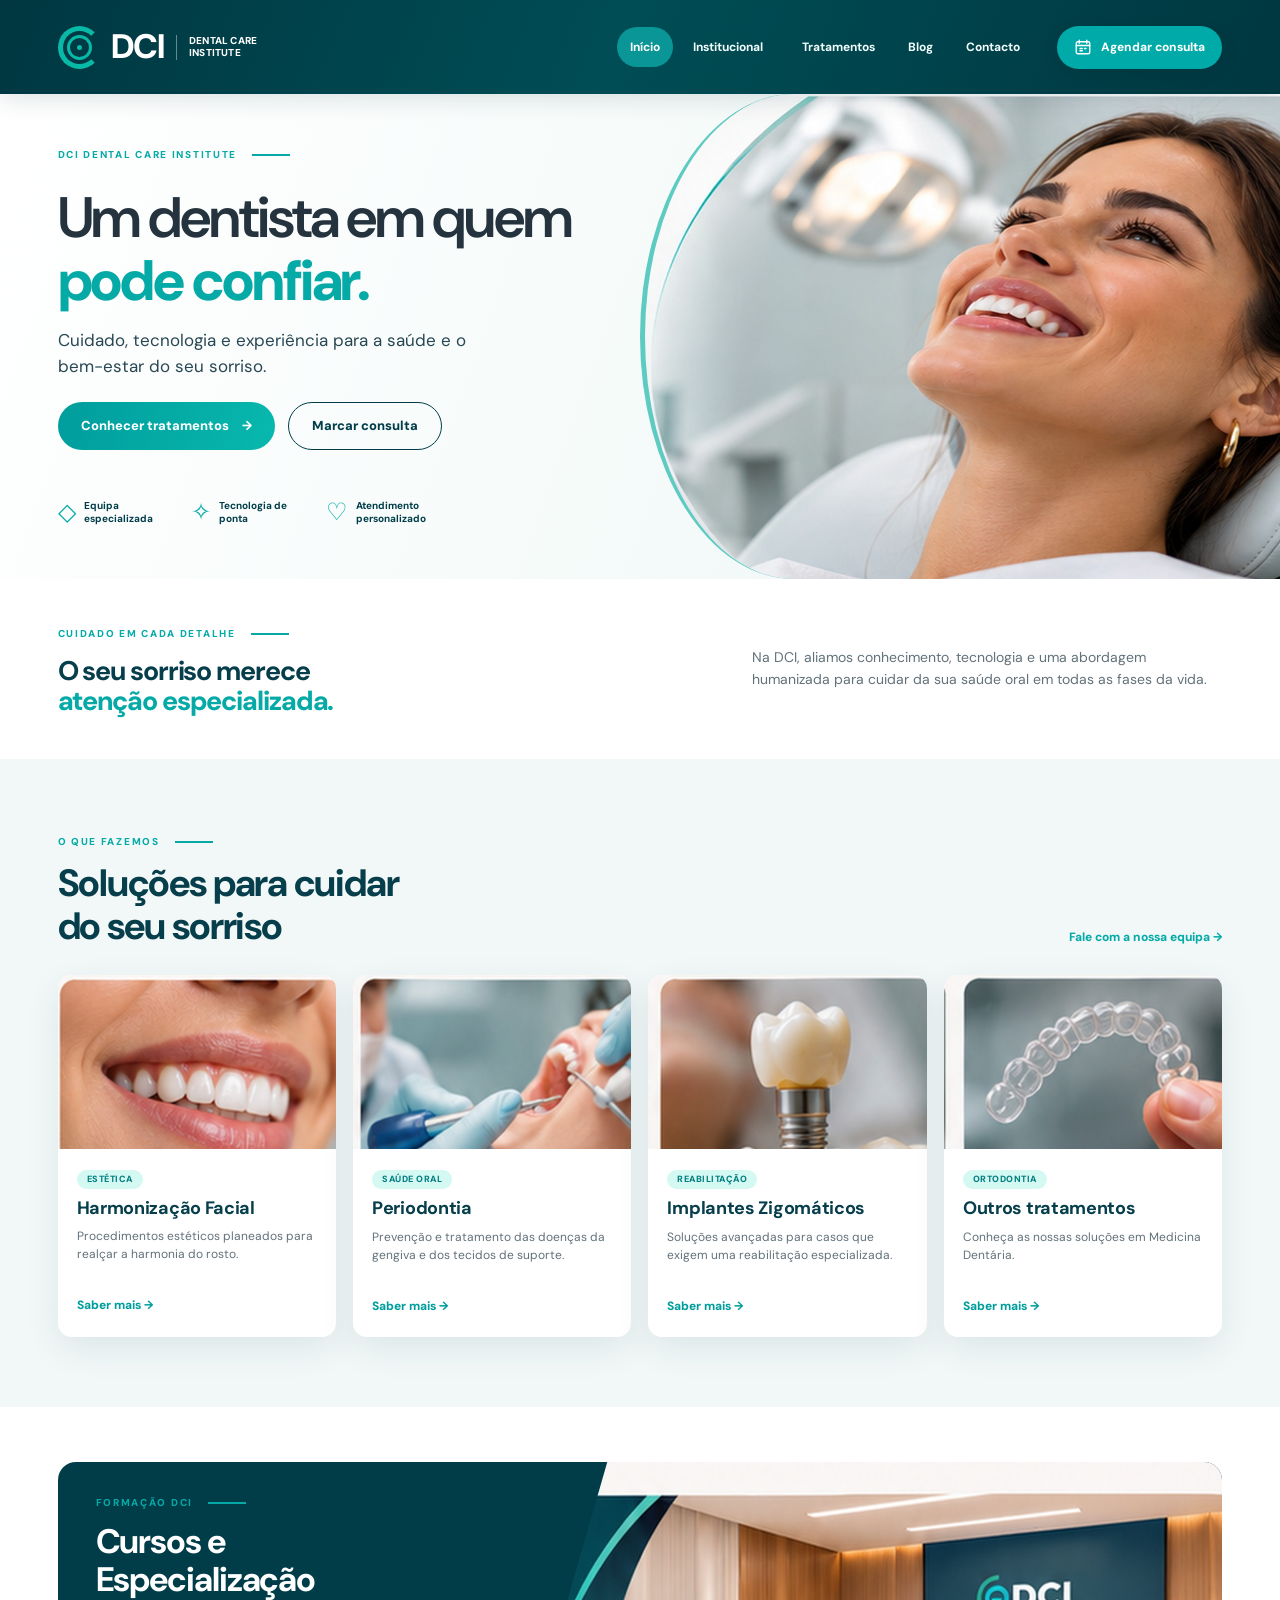
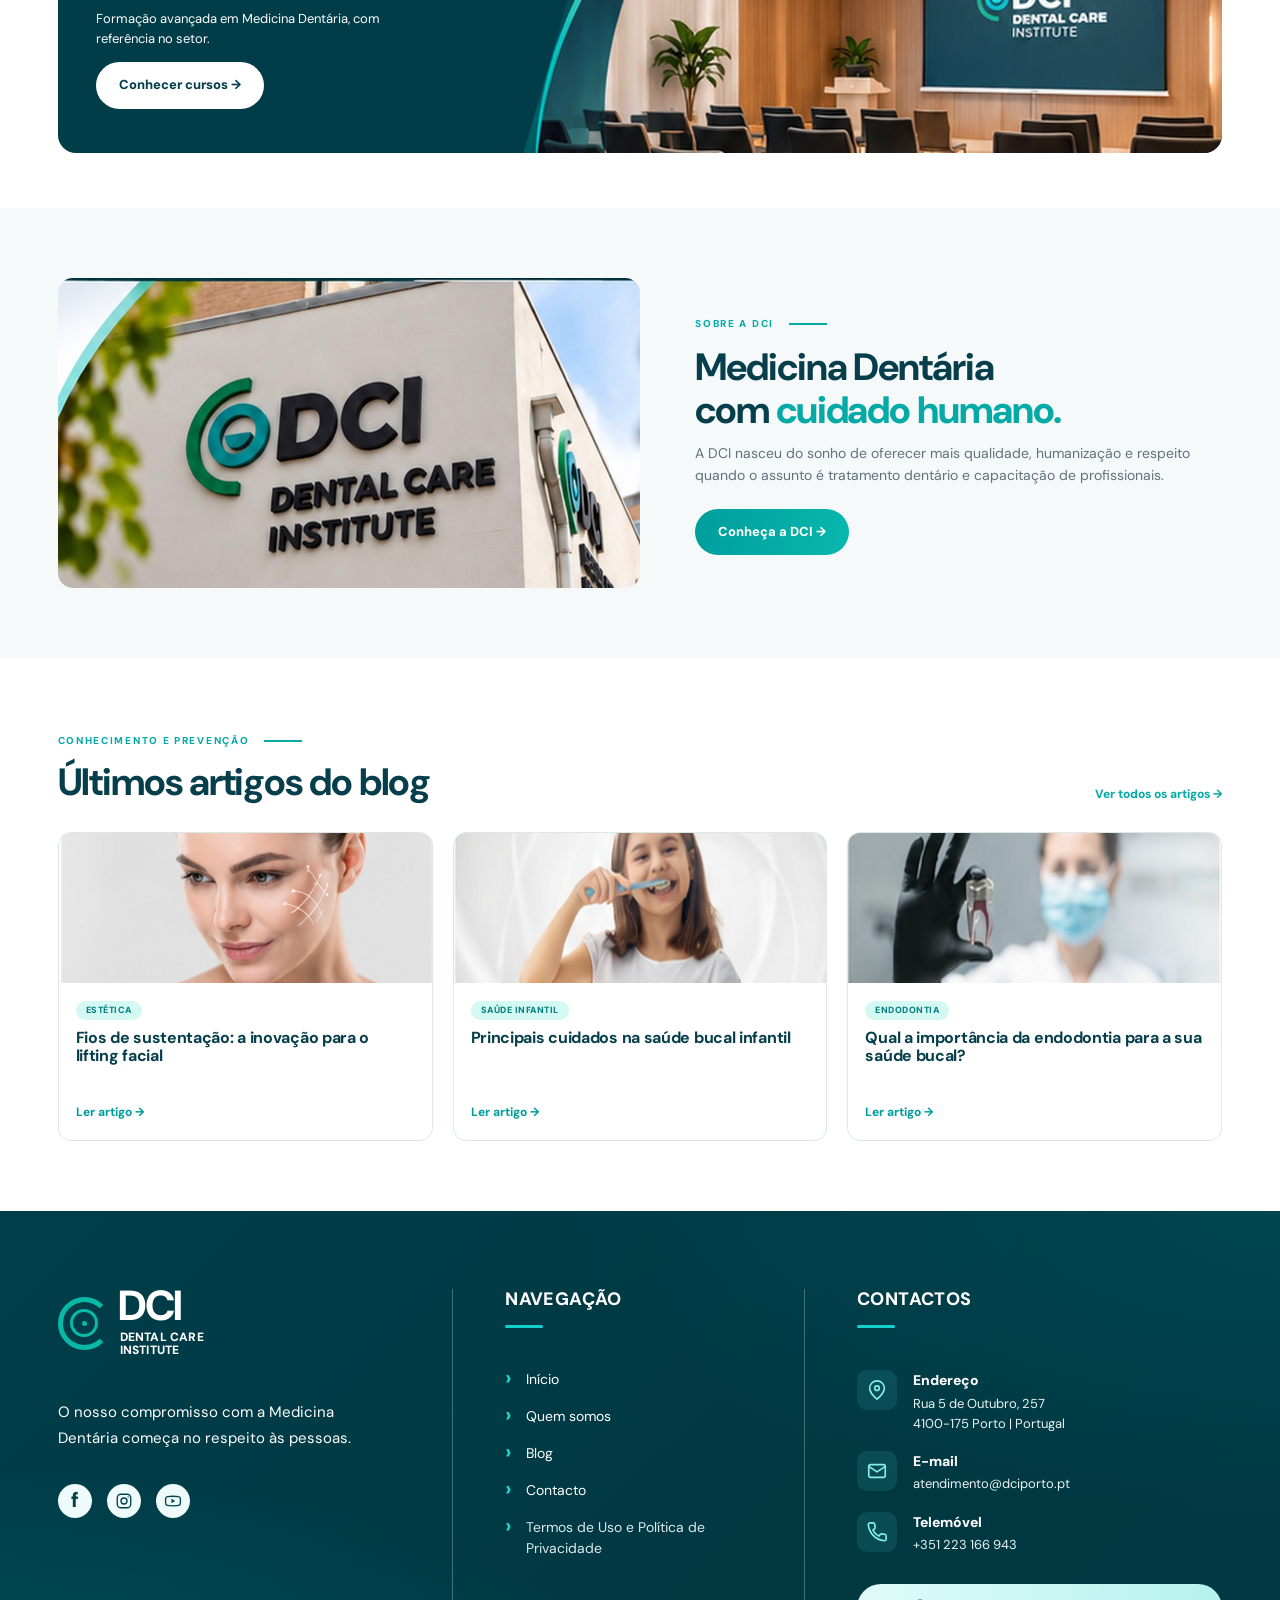
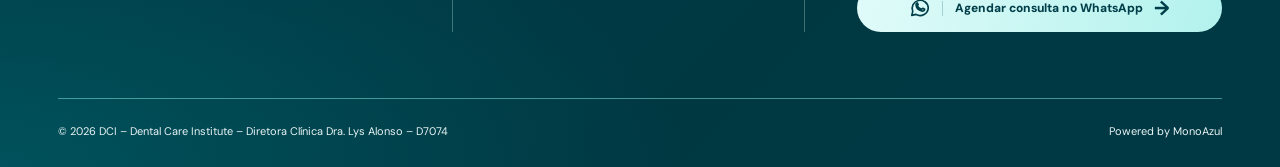
==== commit a9b8cbc1: "fix: alinhar seta do dropdown Institucional e animar abertura" ====
--- a/index.html
+++ b/index.html
@@ -15,7 +15,7 @@
     <nav class="main-nav" id="main-navigation" aria-label="Navegação principal">
       <a href="index.html" data-page="home">Início</a>
       <div class="nav-dropdown">
-        <a href="quem-somos.html" data-page="about">Institucional <span class="chevron" aria-hidden="true">⌄</span></a>
+        <a href="quem-somos.html" data-page="about">Institucional <span class="chevron" aria-hidden="true"></span></a>
         <div class="dropdown-menu">
           <a href="quem-somos.html">Sobre a DCI</a>
           <a href="infraestrutura.html" data-page="infrastructure">Infraestrutura</a>
--- a/css/styles.css
+++ b/css/styles.css
@@ -453,3 +453,23 @@
  .page-about .about-hero .page-hero-inner>div{padding:34px 5% 32px}
  .page-about .about-hero .page-hero-inner>img{width:100%;height:230px;min-height:0;max-height:none;object-position:center 45%;border-radius:0;border:0;border-top:4px solid var(--teal)}
 }
+
+
+/* Animações de scroll e microinterações — DCI */
+@media (prefers-reduced-motion: no-preference){
+  .scroll-reveal{opacity:1;transform:none}
+  .scroll-reveal.reveal-pending{opacity:0;transform:translate3d(0,22px,0)}
+  .scroll-reveal.reveal-pending.is-visible{opacity:1;transform:translate3d(0,0,0)}
+  .scroll-reveal.reveal-pending{transition:opacity .65s cubic-bezier(.2,.7,.2,1),transform .65s cubic-bezier(.2,.7,.2,1);transition-delay:var(--reveal-delay,0ms)}
+  .service-card,.blog-card,.mini-blog-grid article,.purpose-card,.infra-feature-grid article,.infra-slide,.values-grid>div{transition:transform .28s ease,box-shadow .28s ease,border-color .28s ease;background-color .28s ease}
+  .service-card:hover,.blog-card:hover,.mini-blog-grid article:hover,.purpose-card:hover,.infra-feature-grid article:hover,.infra-slide:hover{transform:translateY(-5px);box-shadow:0 18px 38px rgba(0,53,64,.15)}
+  .values-grid>div:hover{background:#eaf8f6;transform:translateY(-2px)}
+  .service-card img,.blog-card>img,.mini-blog-grid img,.infra-slide img{transition:transform .55s cubic-bezier(.2,.7,.2,1)}
+  .service-card:hover img,.blog-card:hover>img,.mini-blog-grid article:hover img,.infra-slide:hover img{transform:scale(1.045)}
+  .service-card,.blog-card,.mini-blog-grid article,.infra-slide{isolation:isolate}
+  .service-card a,.blog-card a,.mini-blog-grid a,.text-link{transition:color .2s ease}
+  .service-card a:hover,.blog-card a:hover,.mini-blog-grid a:hover,.text-link:hover{color:#006c70}
+  .service-card.reveal-pending.is-visible:hover,.blog-card.reveal-pending.is-visible:hover,.mini-blog-grid article.reveal-pending.is-visible:hover,.purpose-card.reveal-pending.is-visible:hover,.infra-feature-grid article.reveal-pending.is-visible:hover,.infra-slide.reveal-pending.is-visible:hover{transform:translateY(-5px)}
+}
+@media (hover:none){.service-card:hover,.blog-card:hover,.mini-blog-grid article:hover,.purpose-card:hover,.infra-feature-grid article:hover,.infra-slide:hover,.values-grid>div:hover{transform:none}.service-card:hover img,.blog-card:hover>img,.mini-blog-grid article:hover img,.infra-slide:hover img{transform:none}}
+@media (prefers-reduced-motion:reduce){.scroll-reveal,.scroll-reveal.reveal-pending{opacity:1!important;transform:none!important;transition:none!important}.service-card,.blog-card,.mini-blog-grid article,.purpose-card,.infra-feature-grid article,.infra-slide,.values-grid>div,.service-card img,.blog-card>img,.mini-blog-grid img,.infra-slide img{transition:none!important}}
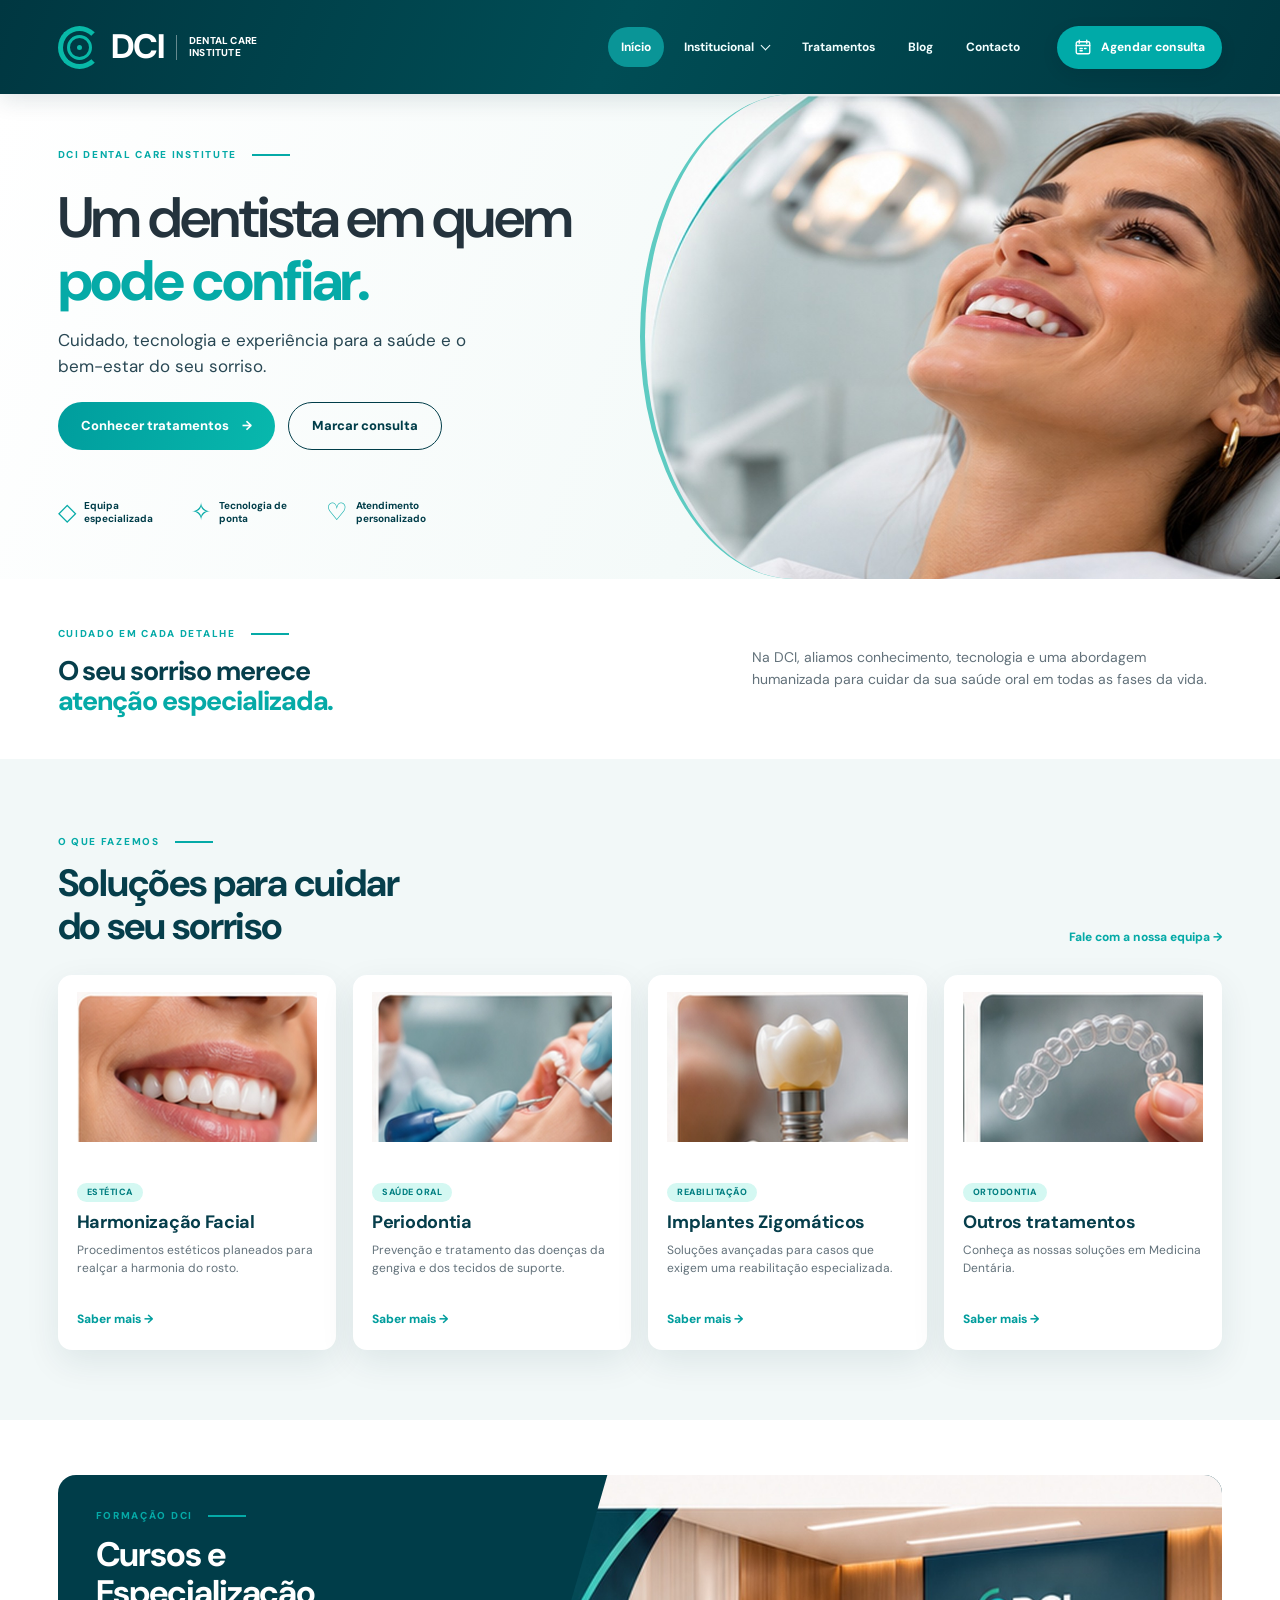
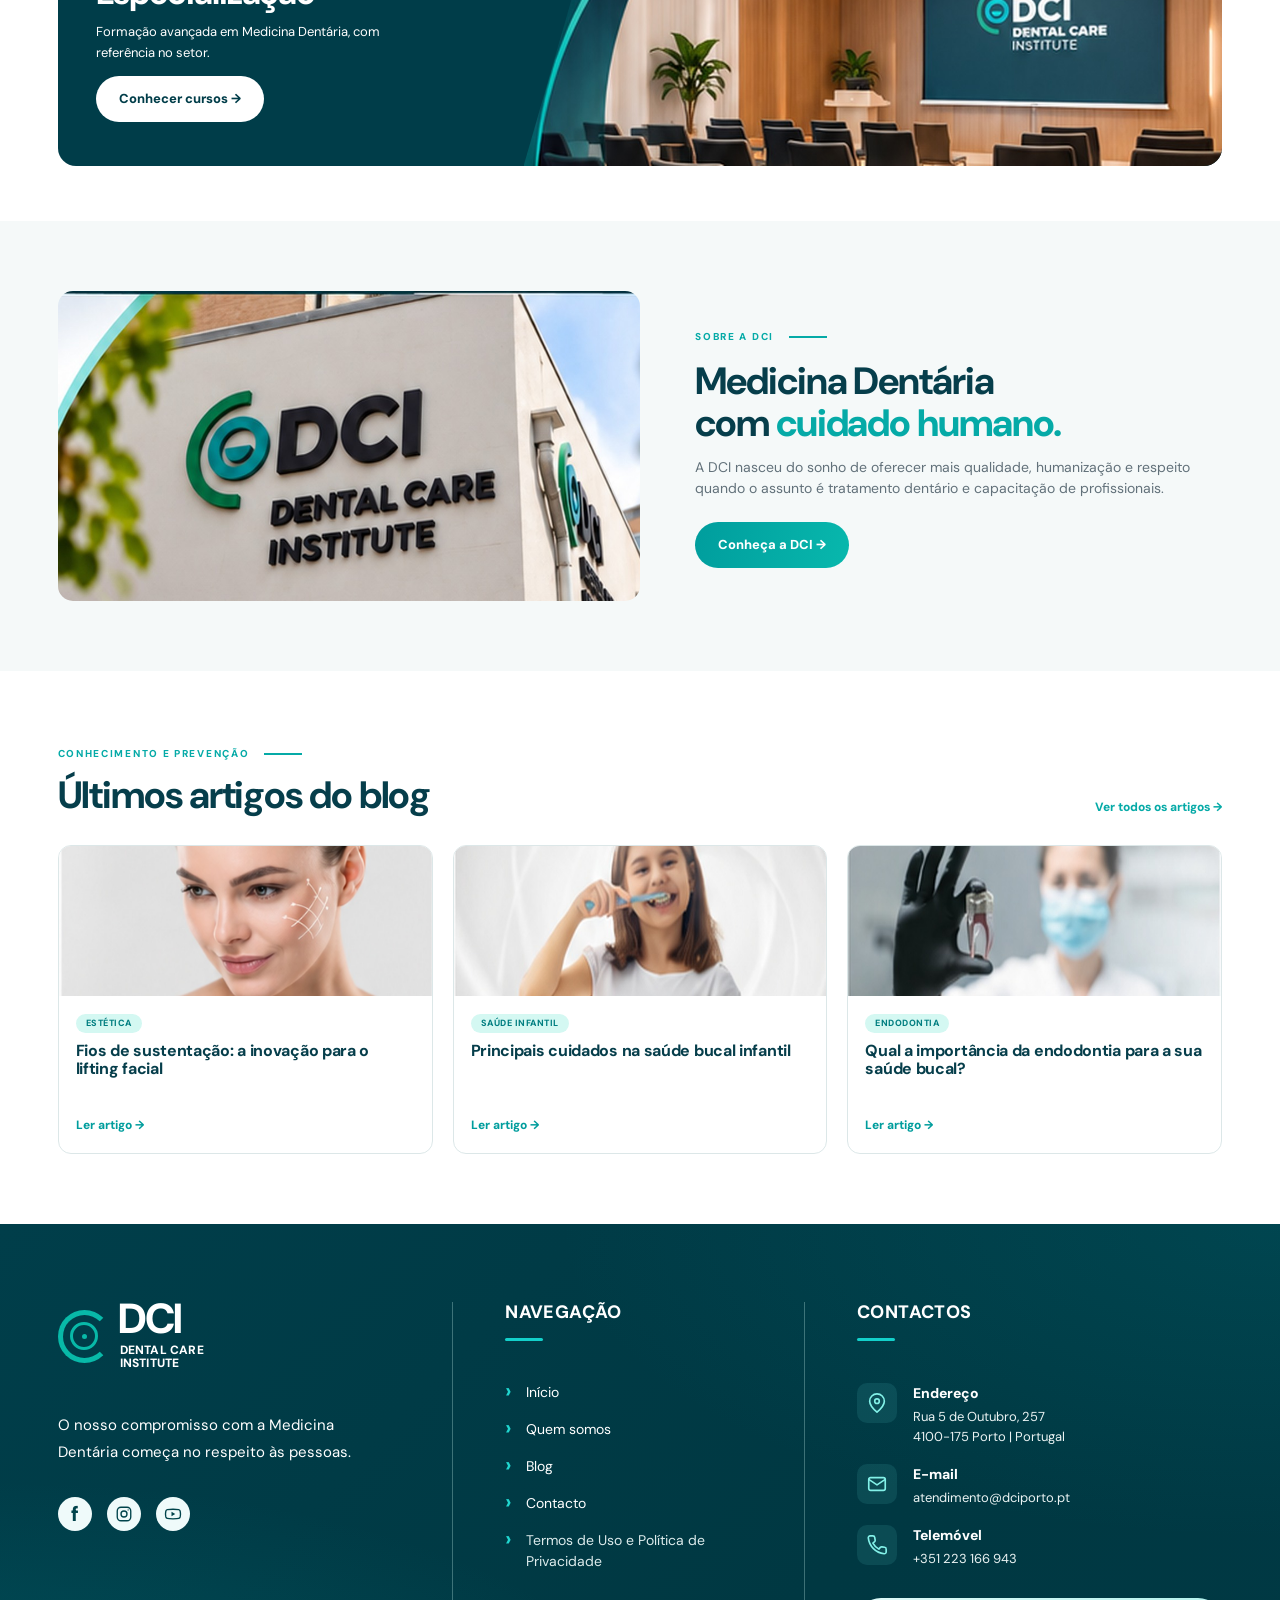
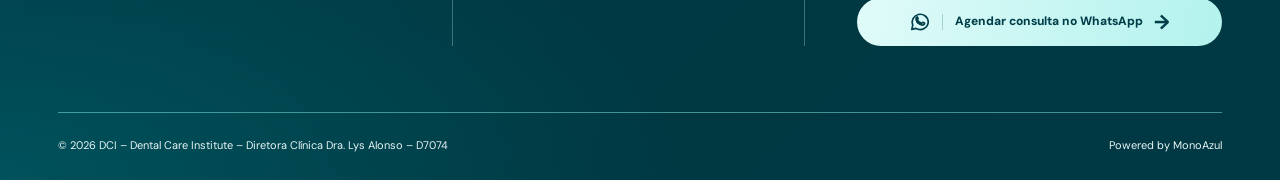
==== commit d49ae0f4: "fix: corrigir estrutura e recorte das imagens dos cards de tratamentos" ====
--- a/index.html
+++ b/index.html
@@ -42,10 +42,10 @@
 <section class="intro-strip wrap"><div><span class="eyebrow">CUIDADO EM CADA DETALHE</span><h2>O seu sorriso merece<br><strong>atenção especializada.</strong></h2></div><p>Na DCI, aliamos conhecimento, tecnologia e uma abordagem humanizada para cuidar da sua saúde oral em todas as fases da vida.</p></section>
 <section class="treatments-section section" id="tratamentos"><div class="wrap"><div class="section-title"><div><span class="eyebrow">O QUE FAZEMOS</span><h2>Soluções para cuidar<br>do seu sorriso</h2></div><a class="text-link" href="contacto.html">Fale com a nossa equipa →</a></div>
 <div class="service-grid">
- <article class="service-card"><img src="assets/service-harmonizacao.jpg" alt="Harmonização facial"><div><span class="card-kicker">ESTÉTICA</span><h3>Harmonização Facial</h3><p>Procedimentos estéticos planeados para realçar a harmonia do rosto.</p><a href="contacto.html">Saber mais →</a></div></article>
- <article class="service-card"><img src="assets/service-periodontia.jpg" alt="Tratamento de periodontia"><div><span class="card-kicker">SAÚDE ORAL</span><h3>Periodontia</h3><p>Prevenção e tratamento das doenças da gengiva e dos tecidos de suporte.</p><a href="contacto.html">Saber mais →</a></div></article>
- <article class="service-card"><img src="assets/service-implantes.jpg" alt="Implante dentário"><div><span class="card-kicker">REABILITAÇÃO</span><h3>Implantes Zigomáticos</h3><p>Soluções avançadas para casos que exigem uma reabilitação especializada.</p><a href="contacto.html">Saber mais →</a></div></article>
- <article class="service-card"><img src="assets/service-aligners.jpg" alt="Alinhador dentário"><div><span class="card-kicker">ORTODONTIA</span><h3>Outros tratamentos</h3><p>Conheça as nossas soluções em Medicina Dentária.</p><a href="contacto.html">Saber mais →</a></div></article>
+ <article class="service-card"><div class="service-card-media"><img src="assets/service-harmonizacao.jpg" alt="Harmonização facial"></div><div class="service-card-body"><span class="card-kicker">ESTÉTICA</span><h3>Harmonização Facial</h3><p>Procedimentos estéticos planeados para realçar a harmonia do rosto.</p><a href="contacto.html">Saber mais →</a></div></article>
+ <article class="service-card"><div class="service-card-media"><img src="assets/service-periodontia.jpg" alt="Tratamento de periodontia"></div><div class="service-card-body"><span class="card-kicker">SAÚDE ORAL</span><h3>Periodontia</h3><p>Prevenção e tratamento das doenças da gengiva e dos tecidos de suporte.</p><a href="contacto.html">Saber mais →</a></div></article>
+ <article class="service-card"><div class="service-card-media"><img src="assets/service-implantes.jpg" alt="Implante dentário"></div><div class="service-card-body"><span class="card-kicker">REABILITAÇÃO</span><h3>Implantes Zigomáticos</h3><p>Soluções avançadas para casos que exigem uma reabilitação especializada.</p><a href="contacto.html">Saber mais →</a></div></article>
+ <article class="service-card"><div class="service-card-media"><img src="assets/service-aligners.jpg" alt="Alinhador dentário"></div><div class="service-card-body"><span class="card-kicker">ORTODONTIA</span><h3>Outros tratamentos</h3><p>Conheça as nossas soluções em Medicina Dentária.</p><a href="contacto.html">Saber mais →</a></div></article>
 </div></div></section>
 <section class="course-promo wrap"><div class="course-copy"><span class="eyebrow">FORMAÇÃO DCI</span><h2>Cursos e<br>Especialização</h2><p>Formação avançada em Medicina Dentária, com referência no setor.</p><a class="btn btn-light" href="contacto.html">Conhecer cursos →</a></div><img src="assets/course-room.jpg" alt="Sala de formação DCI"></section>
 <section class="home-about section"><div class="wrap about-teaser"><img src="assets/clinic-facade.jpg" alt="Fachada do DCI Dental Care Institute"><div><span class="eyebrow">SOBRE A DCI</span><h2>Medicina Dentária<br>com <strong>cuidado humano.</strong></h2><p>A DCI nasceu do sonho de oferecer mais qualidade, humanização e respeito quando o assunto é tratamento dentário e capacitação de profissionais.</p><a class="btn" href="quem-somos.html">Conheça a DCI →</a></div></div></section>
--- a/css/styles.css
+++ b/css/styles.css
@@ -473,3 +473,25 @@
 }
 @media (hover:none){.service-card:hover,.blog-card:hover,.mini-blog-grid article:hover,.purpose-card:hover,.infra-feature-grid article:hover,.infra-slide:hover,.values-grid>div:hover{transform:none}.service-card:hover img,.blog-card:hover>img,.mini-blog-grid article:hover img,.infra-slide:hover img{transform:none}}
 @media (prefers-reduced-motion:reduce){.scroll-reveal,.scroll-reveal.reveal-pending{opacity:1!important;transform:none!important;transition:none!important}.service-card,.blog-card,.mini-blog-grid article,.purpose-card,.infra-feature-grid article,.infra-slide,.values-grid>div,.service-card img,.blog-card>img,.mini-blog-grid img,.infra-slide img{transition:none!important}}
+
+
+/* Seta do dropdown Institucional — alinhamento e animação */
+.site-header-modern .nav-dropdown>a .chevron{
+  display:inline-block;
+  flex:none;
+  width:7px;
+  height:7px;
+  margin:-3px 0 0 2px;
+  border-right:1.8px solid currentColor;
+  border-bottom:1.8px solid currentColor;
+  transform:rotate(45deg);
+  transform-origin:center;
+  font-size:0;
+  line-height:0;
+  transition:transform .22s ease,margin .22s ease;
+}
+@media(hover:hover){
+  .site-header-modern .nav-dropdown:hover>a .chevron{transform:rotate(225deg);margin-top:3px}
+}
+.site-header-modern .nav-dropdown:focus-within>a .chevron{transform:rotate(225deg);margin-top:3px}
+@media(prefers-reduced-motion:reduce){.site-header-modern .nav-dropdown>a .chevron{transition:none}}
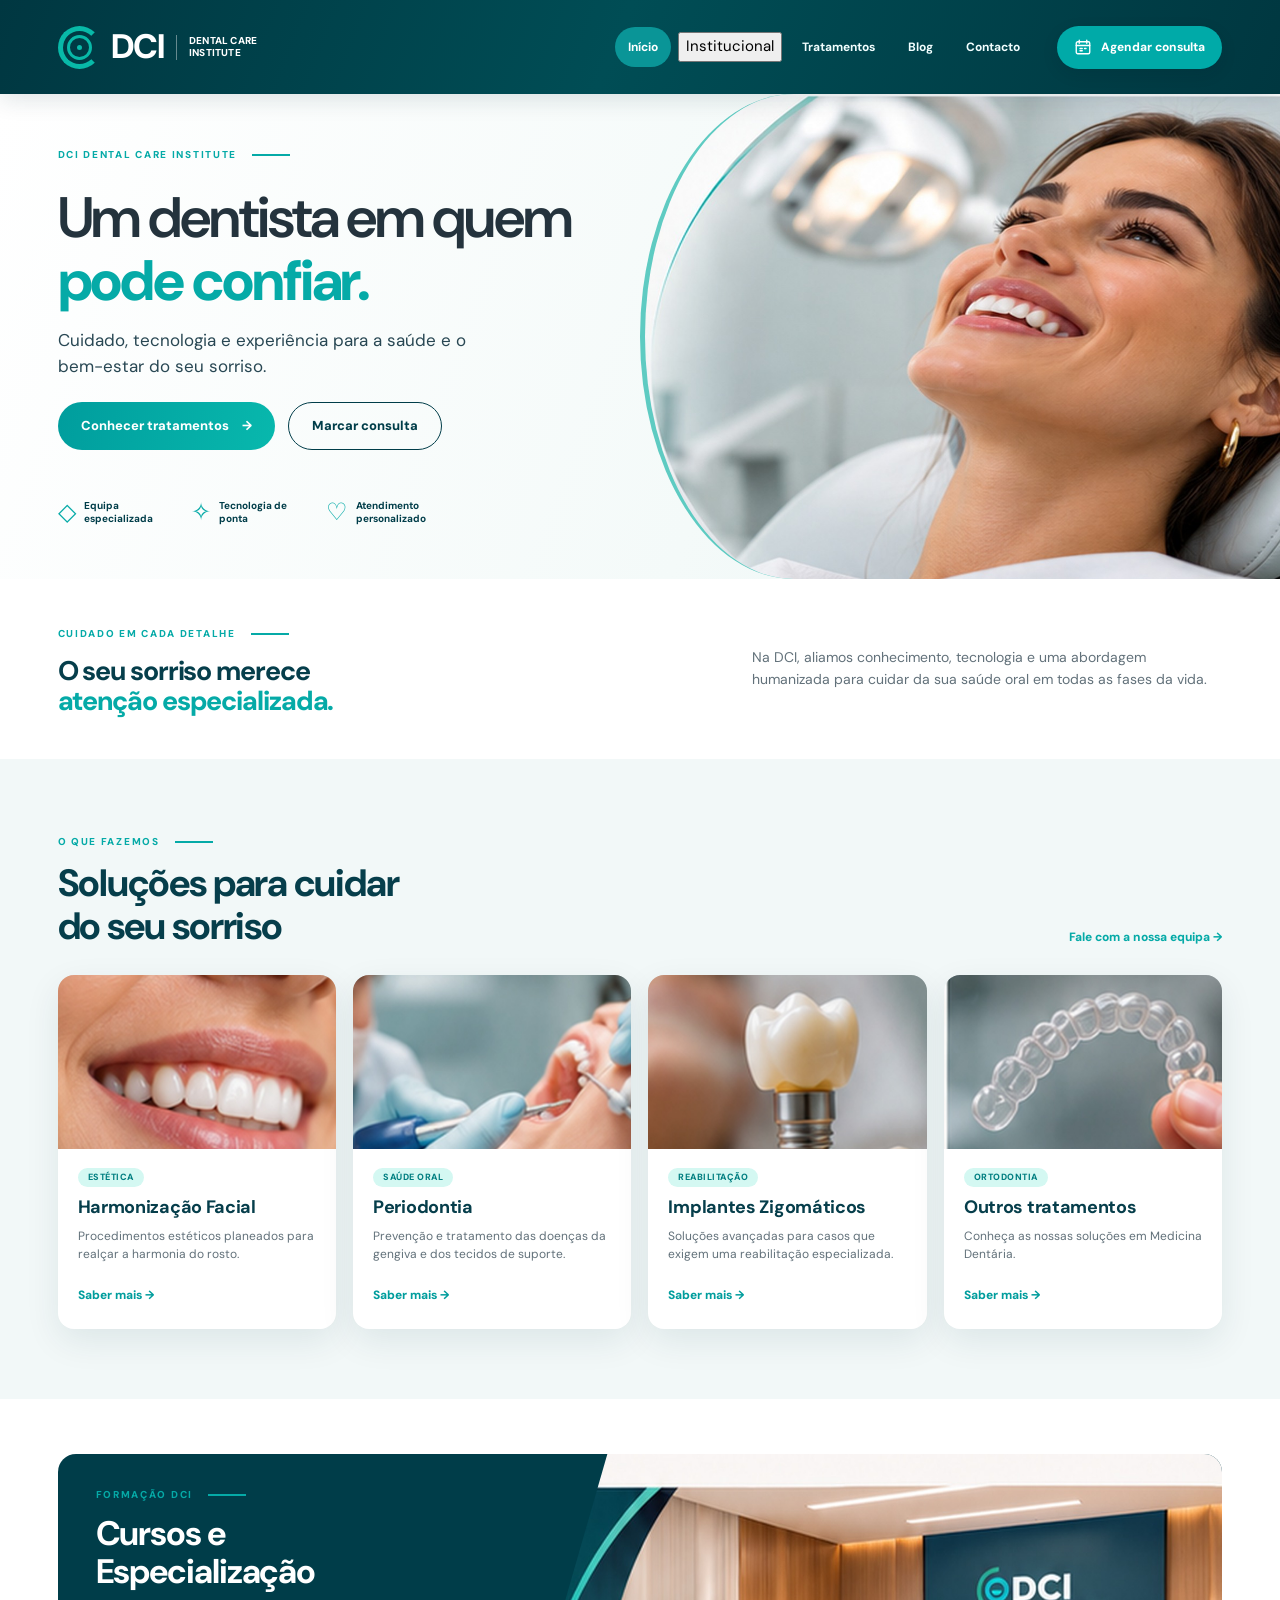
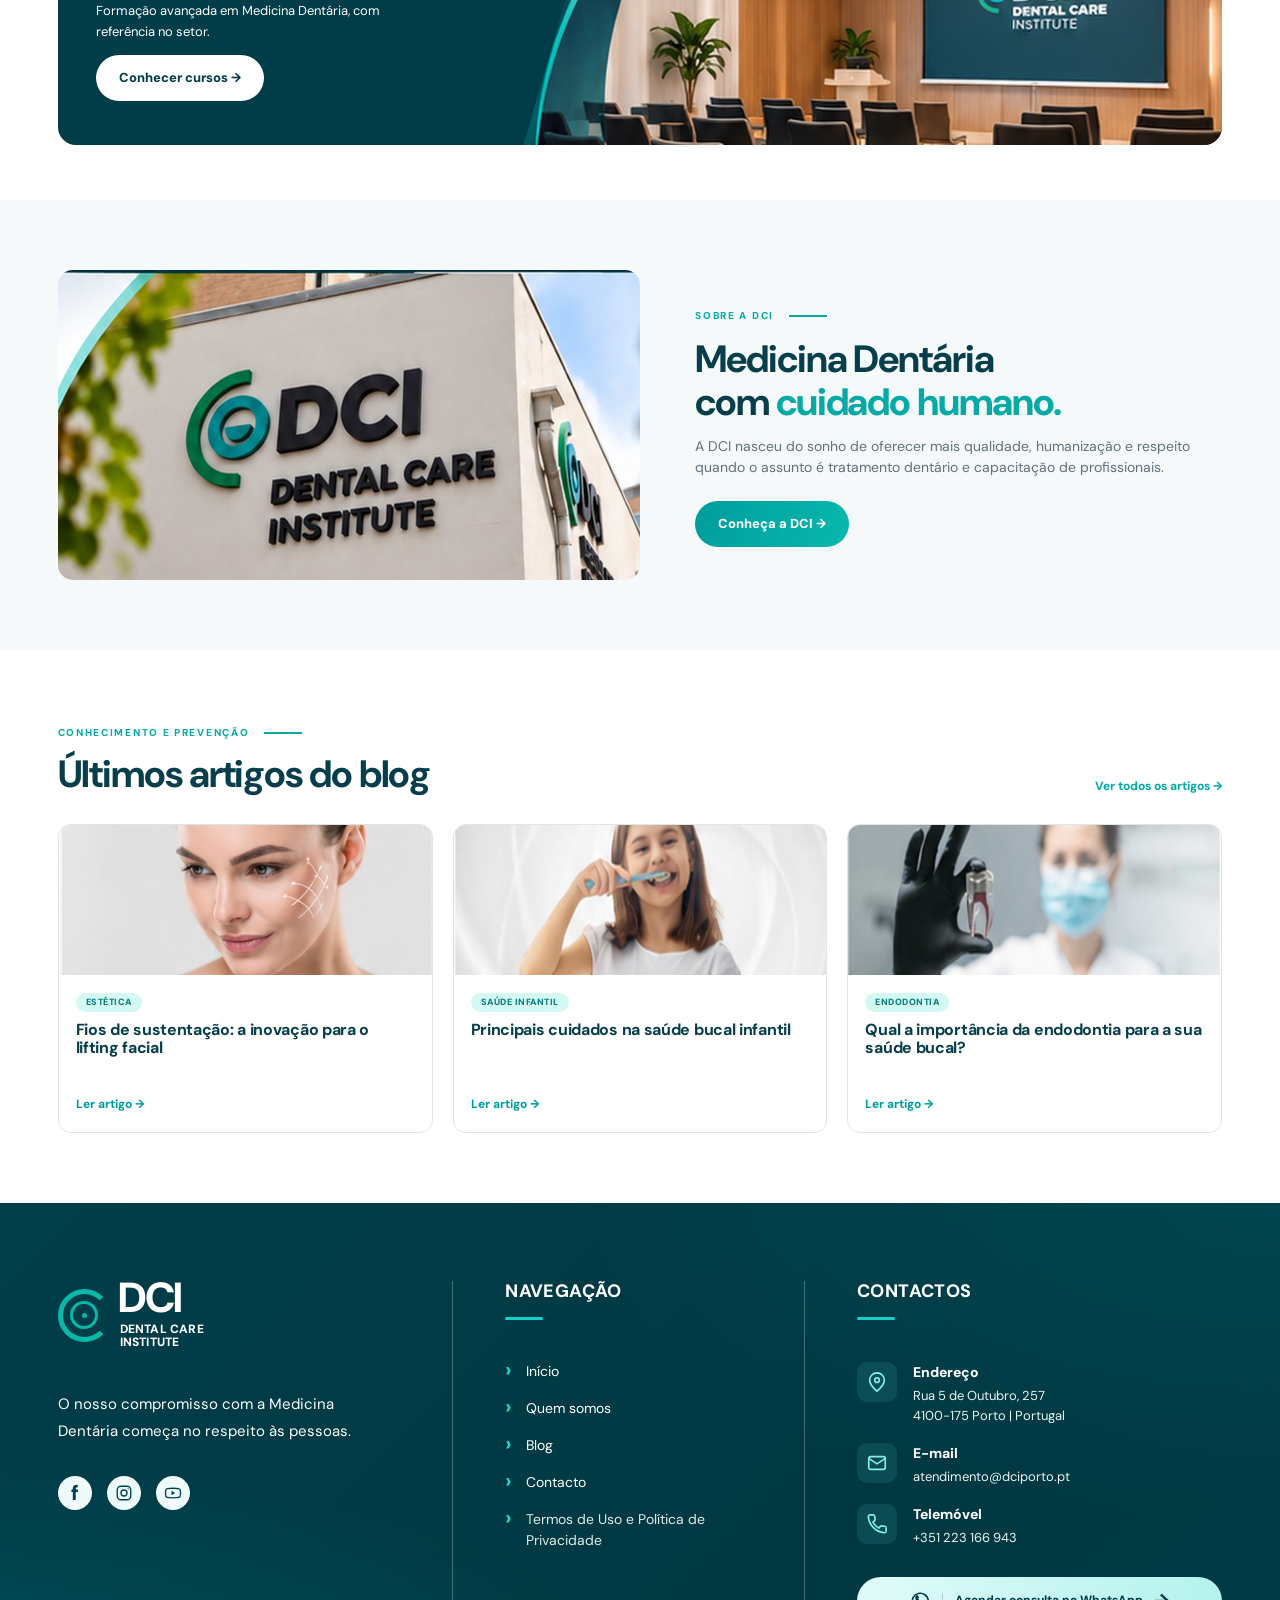
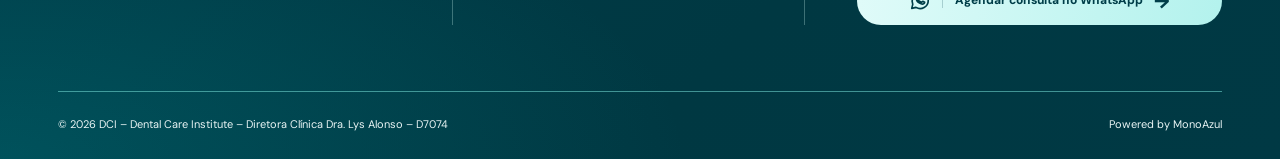
==== commit 17ba9736: "ux: dropdown Institucional persistente por clique, acessível e responsivo" ====
--- a/index.html
+++ b/index.html
@@ -15,8 +15,8 @@
     <nav class="main-nav" id="main-navigation" aria-label="Navegação principal">
       <a href="index.html" data-page="home">Início</a>
       <div class="nav-dropdown">
-        <a href="quem-somos.html" data-page="about">Institucional <span class="chevron" aria-hidden="true"></span></a>
-        <div class="dropdown-menu">
+        <button class="dropdown-toggle" type="button" data-page="about" aria-expanded="false" aria-controls="institutional-submenu">Institucional <span class="chevron" aria-hidden="true"></span></button>
+        <div class="dropdown-menu" id="institutional-submenu">
           <a href="quem-somos.html">Sobre a DCI</a>
           <a href="infraestrutura.html" data-page="infrastructure">Infraestrutura</a>
         </div>
--- a/css/styles.css
+++ b/css/styles.css
@@ -495,3 +495,25 @@
 }
 .site-header-modern .nav-dropdown:focus-within>a .chevron{transform:rotate(225deg);margin-top:3px}
 @media(prefers-reduced-motion:reduce){.site-header-modern .nav-dropdown>a .chevron{transition:none}}
+
+
+/* Correção dos cards: recorte real das bordas embutidas nas fotografias */
+.treatments-section .service-grid{align-items:stretch}
+.treatments-section .service-card{display:flex;flex-direction:column;height:100%;min-width:0;overflow:hidden;border-radius:16px;background:#fff}
+.treatments-section .service-card>.service-card-media{position:relative;display:block;width:100%;aspect-ratio:16/10;overflow:hidden;padding:0;background:#dde9e8;flex:none}
+.treatments-section .service-card>.service-card-media img{display:block;width:100%;height:100%;aspect-ratio:auto;object-fit:cover;object-position:center;transform:scale(1.14);transform-origin:center;transition:transform .5s cubic-bezier(.2,.7,.2,1)}
+.treatments-section .service-card>.service-card-body{display:flex;flex-direction:column;flex:1;min-height:0;padding:19px 20px 24px}
+.treatments-section .service-card .card-kicker{align-self:flex-start}
+.treatments-section .service-card h3{min-height:0;line-height:1.25}
+.treatments-section .service-card p{min-height:0;margin:0 0 23px;flex:1}
+.treatments-section .service-card .service-card-body>a{align-self:flex-start;margin-top:auto}
+@media(hover:hover) and (prefers-reduced-motion:no-preference){
+ .treatments-section .service-card:hover .service-card-media img{transform:scale(1.19)}
+}
+@media(max-width:680px){
+ .treatments-section .service-card>.service-card-body{padding:15px 14px 19px}
+ .treatments-section .service-card p{margin-bottom:18px}
+}
+@media(prefers-reduced-motion:reduce){
+ .treatments-section .service-card>.service-card-media img{transition:none}
+}
